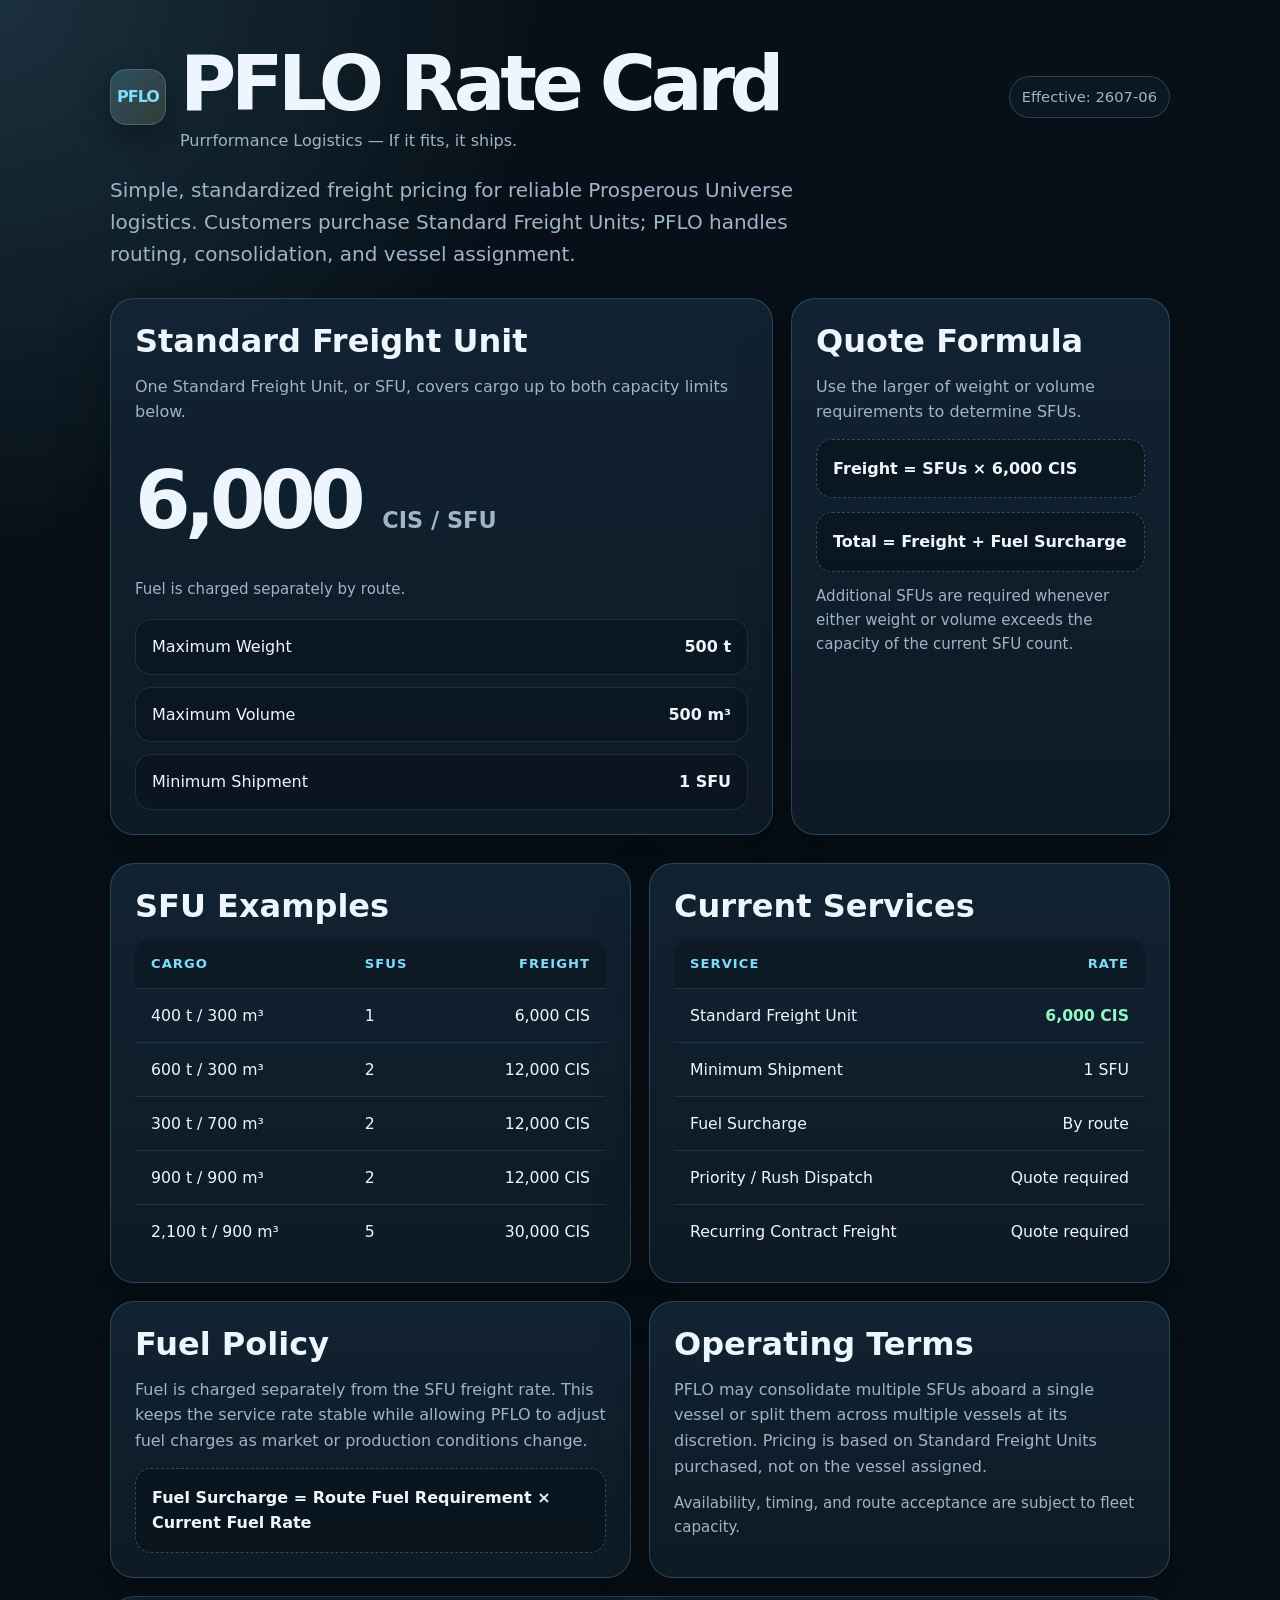
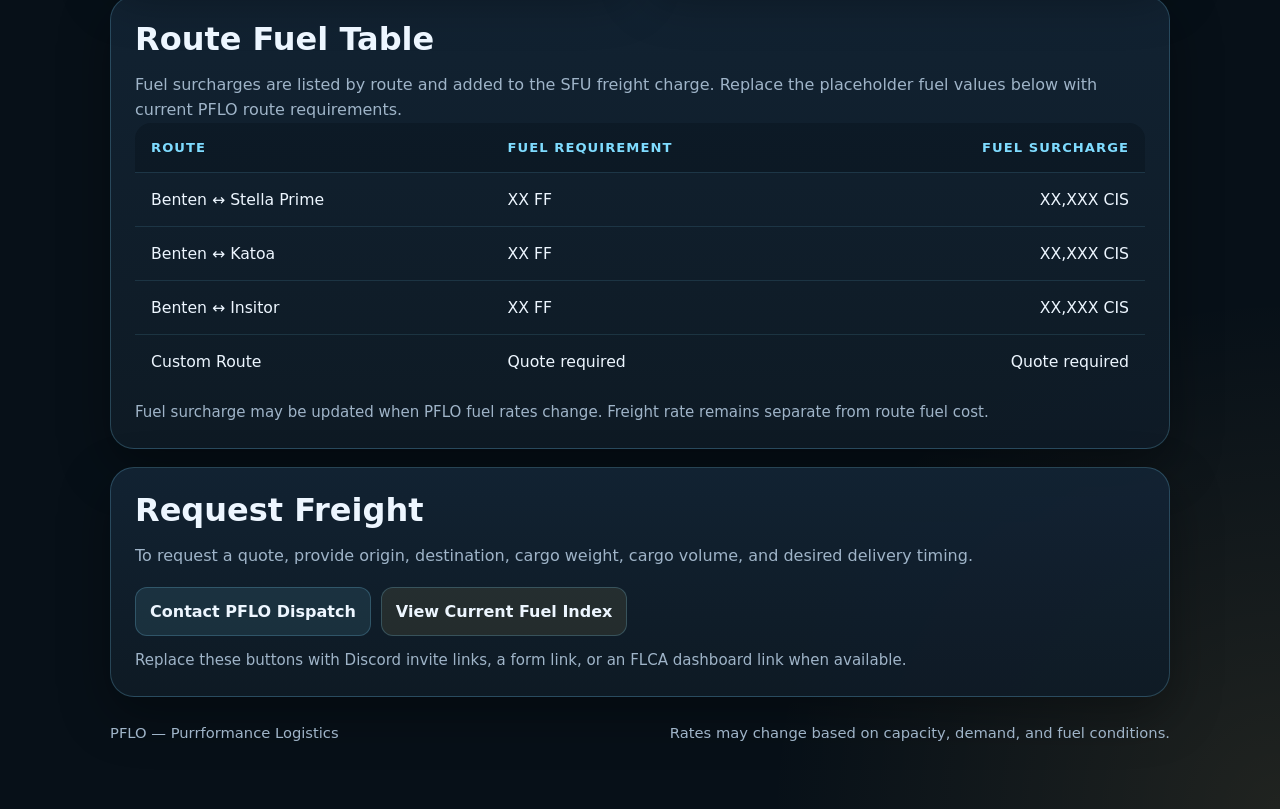
==== index.html @ 3e3591dd "Rename pflo-rate-card.html to index.html" ====
<!DOCTYPE html>
<html lang="en">
<head>
  <meta charset="UTF-8" />
  <meta name="viewport" content="width=device-width, initial-scale=1.0" />
  <title>PFLO Rate Card</title>
  <style>
    :root {
      --bg: #071018;
      --panel: #0f1b26;
      --panel-2: #132435;
      --text: #edf6ff;
      --muted: #9fb4c8;
      --accent: #7fdcff;
      --accent-2: #ffcc66;
      --border: rgba(127, 220, 255, 0.22);
      --good: #94f7c5;
      --shadow: rgba(0, 0, 0, 0.35);
    }

    * {
      box-sizing: border-box;
    }

    body {
      margin: 0;
      font-family: Inter, ui-sans-serif, system-ui, -apple-system, BlinkMacSystemFont, "Segoe UI", sans-serif;
      background:
        radial-gradient(circle at top left, rgba(127, 220, 255, 0.16), transparent 34rem),
        radial-gradient(circle at bottom right, rgba(255, 204, 102, 0.10), transparent 32rem),
        var(--bg);
      color: var(--text);
      line-height: 1.6;
    }

    .page {
      width: min(1060px, calc(100% - 32px));
      margin: 0 auto;
      padding: 40px 0 64px;
    }

    header {
      display: grid;
      gap: 20px;
      grid-template-columns: 1fr;
      margin-bottom: 28px;
    }

    .brand-row {
      display: flex;
      align-items: center;
      justify-content: space-between;
      gap: 16px;
      flex-wrap: wrap;
    }

    .brand {
      display: flex;
      align-items: center;
      gap: 14px;
    }

    .logo {
      width: 56px;
      height: 56px;
      border-radius: 16px;
      display: grid;
      place-items: center;
      background: linear-gradient(135deg, rgba(127, 220, 255, 0.22), rgba(255, 204, 102, 0.14));
      border: 1px solid var(--border);
      box-shadow: 0 12px 30px var(--shadow);
      font-weight: 900;
      letter-spacing: -0.06em;
      color: var(--accent);
    }

    h1, h2, h3 {
      line-height: 1.15;
      margin: 0;
    }

    h1 {
      font-size: clamp(2.2rem, 6vw, 4.8rem);
      letter-spacing: -0.07em;
    }

    h2 {
      font-size: clamp(1.35rem, 3vw, 2rem);
      margin-bottom: 14px;
    }

    h3 {
      font-size: 1.05rem;
      color: var(--accent);
      margin-bottom: 8px;
    }

    p {
      margin: 0;
      color: var(--muted);
    }

    .tagline {
      font-size: clamp(1rem, 2vw, 1.25rem);
      max-width: 720px;
    }

    .pill {
      display: inline-flex;
      align-items: center;
      gap: 8px;
      border: 1px solid var(--border);
      border-radius: 999px;
      padding: 8px 12px;
      background: rgba(15, 27, 38, 0.72);
      color: var(--muted);
      font-size: 0.92rem;
      white-space: nowrap;
    }

    .hero {
      display: grid;
      grid-template-columns: 1.4fr 0.8fr;
      gap: 18px;
      margin: 28px 0;
    }

    .card {
      background: linear-gradient(180deg, rgba(19, 36, 53, 0.92), rgba(15, 27, 38, 0.92));
      border: 1px solid var(--border);
      border-radius: 24px;
      padding: 24px;
      box-shadow: 0 18px 50px var(--shadow);
    }

    .rate {
      font-size: clamp(2.4rem, 8vw, 5rem);
      font-weight: 900;
      letter-spacing: -0.07em;
      color: var(--text);
      margin: 12px 0 0;
    }

    .rate span {
      font-size: 0.28em;
      letter-spacing: 0;
      color: var(--muted);
      font-weight: 700;
    }

    .capacity {
      display: grid;
      gap: 12px;
      margin-top: 18px;
    }

    .capacity div {
      display: flex;
      justify-content: space-between;
      gap: 16px;
      padding: 14px 16px;
      border-radius: 16px;
      background: rgba(7, 16, 24, 0.42);
      border: 1px solid rgba(127, 220, 255, 0.13);
    }

    .capacity strong {
      color: var(--text);
    }

    .grid {
      display: grid;
      grid-template-columns: repeat(2, 1fr);
      gap: 18px;
      margin-top: 18px;
    }

    table {
      width: 100%;
      border-collapse: collapse;
      overflow: hidden;
      border-radius: 16px;
      font-size: 0.98rem;
    }

    th, td {
      padding: 14px 16px;
      border-bottom: 1px solid rgba(127, 220, 255, 0.12);
      text-align: left;
    }

    th {
      color: var(--accent);
      font-size: 0.82rem;
      text-transform: uppercase;
      letter-spacing: 0.08em;
      background: rgba(7, 16, 24, 0.38);
    }

    td:last-child, th:last-child {
      text-align: right;
    }

    tr:last-child td {
      border-bottom: none;
    }

    .highlight {
      color: var(--good);
      font-weight: 800;
    }

    .formula {
      margin-top: 14px;
      padding: 16px;
      border-radius: 16px;
      background: rgba(7, 16, 24, 0.56);
      border: 1px dashed rgba(127, 220, 255, 0.28);
      color: var(--text);
      font-weight: 700;
    }

    .note {
      margin-top: 12px;
      font-size: 0.94rem;
    }

    .footer {
      margin-top: 24px;
      display: flex;
      justify-content: space-between;
      gap: 16px;
      flex-wrap: wrap;
      color: var(--muted);
      font-size: 0.92rem;
    }

    .button-row {
      display: flex;
      gap: 10px;
      flex-wrap: wrap;
      margin-top: 18px;
    }

    .button {
      display: inline-flex;
      align-items: center;
      justify-content: center;
      padding: 11px 14px;
      border-radius: 12px;
      border: 1px solid var(--border);
      color: var(--text);
      text-decoration: none;
      background: rgba(127, 220, 255, 0.10);
      font-weight: 800;
    }

    .button.secondary {
      background: rgba(255, 204, 102, 0.09);
    }

    @media (max-width: 820px) {
      .hero, .grid {
        grid-template-columns: 1fr;
      }

      .card {
        padding: 20px;
      }

      th, td {
        padding: 12px 10px;
      }
    }
  </style>
</head>
<body>
  <main class="page">
    <header>
      <div class="brand-row">
        <div class="brand">
          <div class="logo">PFLO</div>
          <div>
            <h1>PFLO Rate Card</h1>
            <p>Purrformance Logistics — If it fits, it ships.</p>
          </div>
        </div>
        <div class="pill">Effective: 2607-06</div>
      </div>
      <p class="tagline">Simple, standardized freight pricing for reliable Prosperous Universe logistics. Customers purchase Standard Freight Units; PFLO handles routing, consolidation, and vessel assignment.</p>
    </header>

    <section class="hero">
      <article class="card">
        <h2>Standard Freight Unit</h2>
        <p>One Standard Freight Unit, or SFU, covers cargo up to both capacity limits below.</p>
        <div class="rate">6,000 <span>CIS / SFU</span></div>
        <p class="note">Fuel is charged separately by route.</p>
        <div class="capacity">
          <div><span>Maximum Weight</span><strong>500 t</strong></div>
          <div><span>Maximum Volume</span><strong>500 m³</strong></div>
          <div><span>Minimum Shipment</span><strong>1 SFU</strong></div>
        </div>
      </article>

      <aside class="card">
        <h2>Quote Formula</h2>
        <p>Use the larger of weight or volume requirements to determine SFUs.</p>
        <div class="formula">Freight = SFUs × 6,000 CIS</div>
        <div class="formula">Total = Freight + Fuel Surcharge</div>
        <p class="note">Additional SFUs are required whenever either weight or volume exceeds the capacity of the current SFU count.</p>
      </aside>
    </section>

    <section class="grid">
      <article class="card">
        <h2>SFU Examples</h2>
        <table>
          <thead>
            <tr>
              <th>Cargo</th>
              <th>SFUs</th>
              <th>Freight</th>
            </tr>
          </thead>
          <tbody>
            <tr>
              <td>400 t / 300 m³</td>
              <td>1</td>
              <td>6,000 CIS</td>
            </tr>
            <tr>
              <td>600 t / 300 m³</td>
              <td>2</td>
              <td>12,000 CIS</td>
            </tr>
            <tr>
              <td>300 t / 700 m³</td>
              <td>2</td>
              <td>12,000 CIS</td>
            </tr>
            <tr>
              <td>900 t / 900 m³</td>
              <td>2</td>
              <td>12,000 CIS</td>
            </tr>
            <tr>
              <td>2,100 t / 900 m³</td>
              <td>5</td>
              <td>30,000 CIS</td>
            </tr>
          </tbody>
        </table>
      </article>

      <article class="card">
        <h2>Current Services</h2>
        <table>
          <thead>
            <tr>
              <th>Service</th>
              <th>Rate</th>
            </tr>
          </thead>
          <tbody>
            <tr>
              <td>Standard Freight Unit</td>
              <td class="highlight">6,000 CIS</td>
            </tr>
            <tr>
              <td>Minimum Shipment</td>
              <td>1 SFU</td>
            </tr>
            <tr>
              <td>Fuel Surcharge</td>
              <td>By route</td>
            </tr>
            <tr>
              <td>Priority / Rush Dispatch</td>
              <td>Quote required</td>
            </tr>
            <tr>
              <td>Recurring Contract Freight</td>
              <td>Quote required</td>
            </tr>
          </tbody>
        </table>
      </article>
    </section>

    <section class="grid">
      <article class="card">
        <h2>Fuel Policy</h2>
        <p>Fuel is charged separately from the SFU freight rate. This keeps the service rate stable while allowing PFLO to adjust fuel charges as market or production conditions change.</p>
        <div class="formula">Fuel Surcharge = Route Fuel Requirement × Current Fuel Rate</div>
      </article>

      <article class="card">
        <h2>Operating Terms</h2>
        <p>PFLO may consolidate multiple SFUs aboard a single vessel or split them across multiple vessels at its discretion. Pricing is based on Standard Freight Units purchased, not on the vessel assigned.</p>
        <p class="note">Availability, timing, and route acceptance are subject to fleet capacity.</p>
      </article>
    </section>


    <section class="card" style="margin-top: 18px;">
      <h2>Route Fuel Table</h2>
      <p>Fuel surcharges are listed by route and added to the SFU freight charge. Replace the placeholder fuel values below with current PFLO route requirements.</p>
      <table>
        <thead>
          <tr>
            <th>Route</th>
            <th>Fuel Requirement</th>
            <th>Fuel Surcharge</th>
          </tr>
        </thead>
        <tbody>
          <tr>
            <td>Benten ↔ Stella Prime</td>
            <td>XX FF</td>
            <td>XX,XXX CIS</td>
          </tr>
          <tr>
            <td>Benten ↔ Katoa</td>
            <td>XX FF</td>
            <td>XX,XXX CIS</td>
          </tr>
          <tr>
            <td>Benten ↔ Insitor</td>
            <td>XX FF</td>
            <td>XX,XXX CIS</td>
          </tr>
          <tr>
            <td>Custom Route</td>
            <td>Quote required</td>
            <td>Quote required</td>
          </tr>
        </tbody>
      </table>
      <p class="note">Fuel surcharge may be updated when PFLO fuel rates change. Freight rate remains separate from route fuel cost.</p>
    </section>

    <section class="card" style="margin-top: 18px;">
      <h2>Request Freight</h2>
      <p>To request a quote, provide origin, destination, cargo weight, cargo volume, and desired delivery timing.</p>
      <div class="button-row">
        <a class="button" href="#">Contact PFLO Dispatch</a>
        <a class="button secondary" href="#">View Current Fuel Index</a>
      </div>
      <p class="note">Replace these buttons with Discord invite links, a form link, or an FLCA dashboard link when available.</p>
    </section>

    <footer class="footer">
      <span>PFLO — Purrformance Logistics</span>
      <span>Rates may change based on capacity, demand, and fuel conditions.</span>
    </footer>
  </main>
</body>
</html>
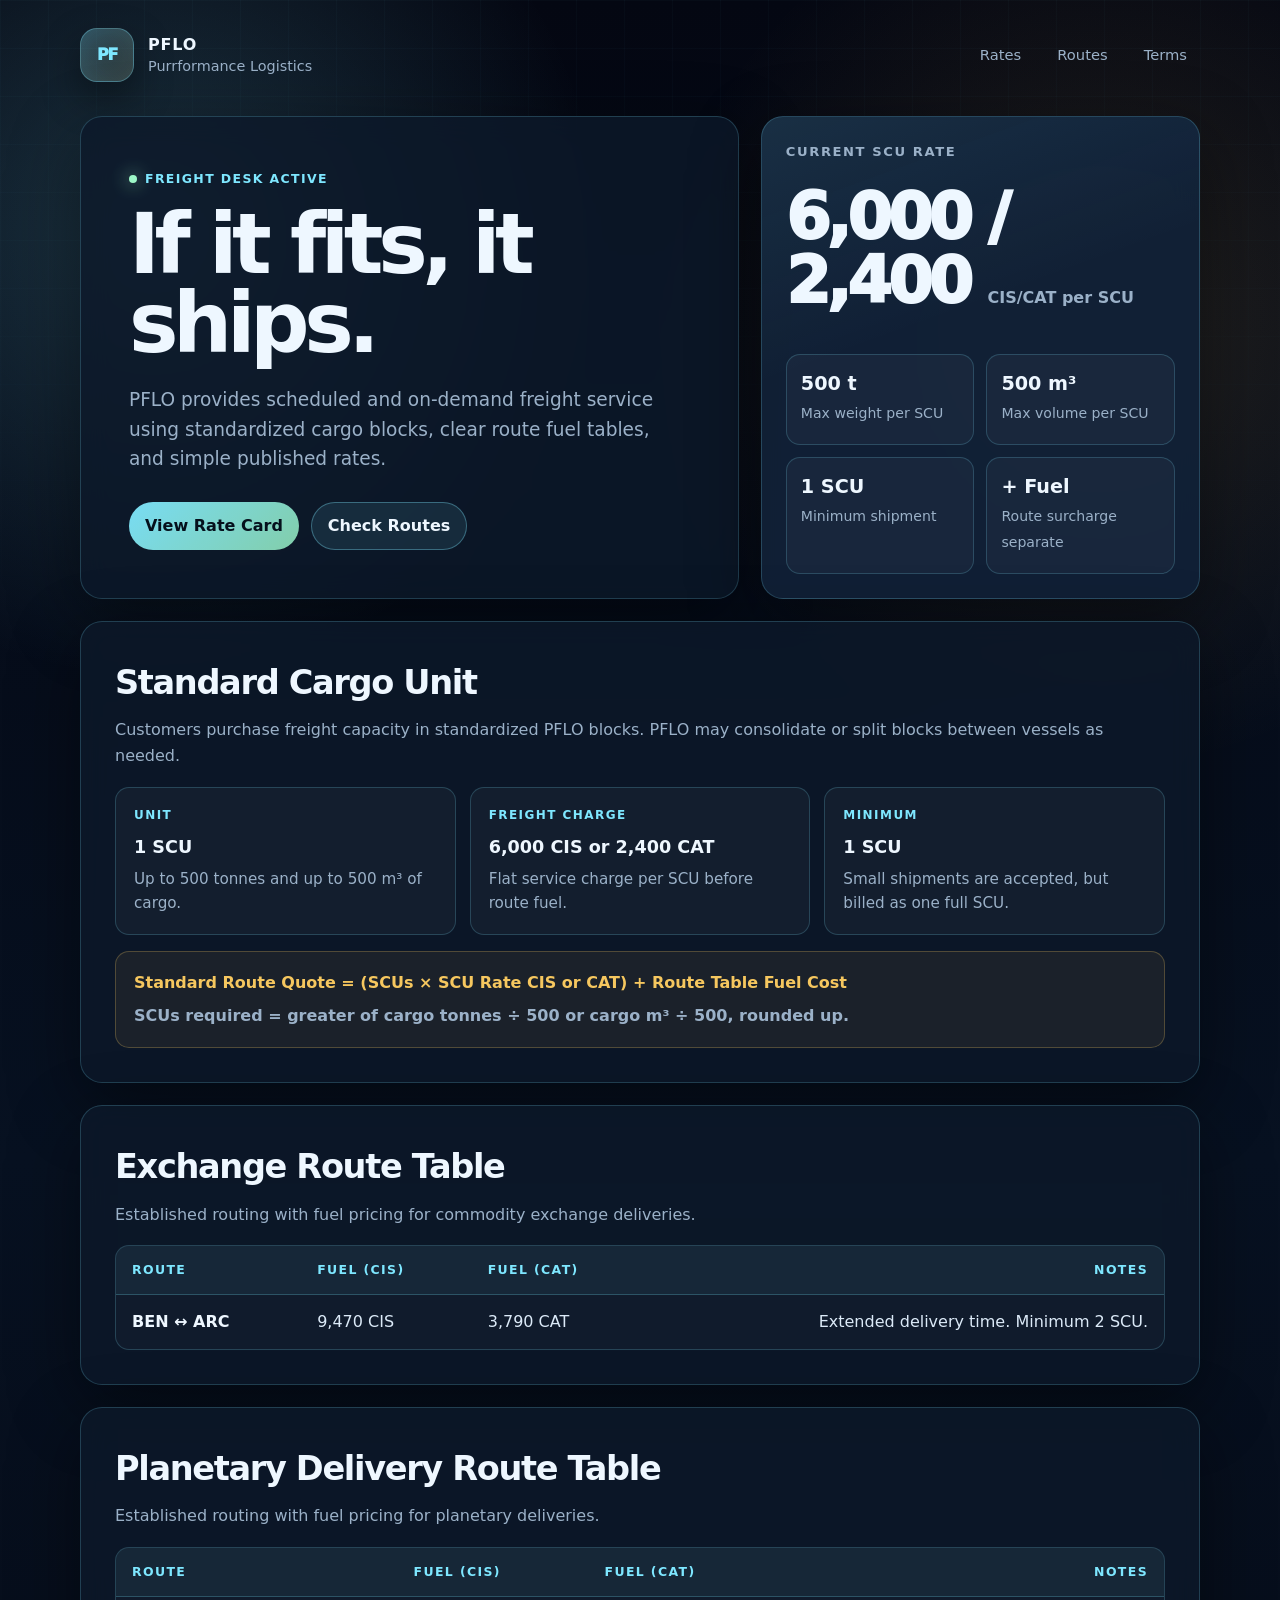
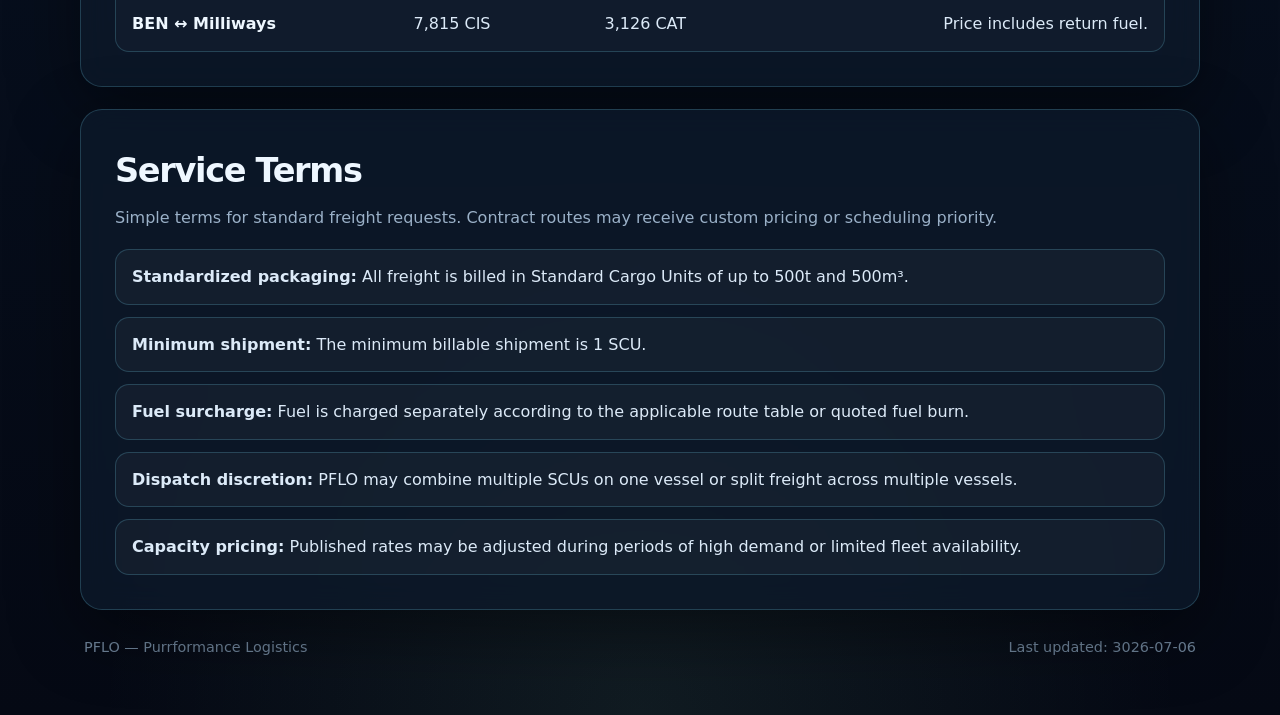
==== commit eda99d72: "bleh" ====
--- a/index.html
+++ b/index.html
@@ -3,198 +3,352 @@
 <head>
   <meta charset="UTF-8" />
   <meta name="viewport" content="width=device-width, initial-scale=1.0" />
-  <title>PFLO Rate Card</title>
+    <meta name="description" content="PFLO rate card, route tables, and shipping terms for Purrformance Logistics." />
+    <title>PFLO | Purrformance Logistics</title>
   <style>
     :root {
-      --bg: #071018;
-      --panel: #0f1b26;
-      --panel-2: #132435;
-      --text: #edf6ff;
-      --muted: #9fb4c8;
-      --accent: #7fdcff;
-      --accent-2: #ffcc66;
-      --border: rgba(127, 220, 255, 0.22);
-      --good: #94f7c5;
-      --shadow: rgba(0, 0, 0, 0.35);
+            --bg: #050914;
+            --bg-soft: #08111f;
+            --panel: rgba(13, 25, 42, 0.82);
+            --panel-strong: rgba(17, 33, 55, 0.96);
+            --text: #eef7ff;
+            --muted: #9bb1c8;
+            --muted-2: #6f849a;
+            --accent: #7ee7ff;
+            --accent-2: #f6c75f;
+            --accent-3: #9df7c7;
+            --danger: #ff9b9b;
+            --border: rgba(126, 231, 255, 0.20);
+            --border-strong: rgba(126, 231, 255, 0.34);
+            --shadow: rgba(0, 0, 0, 0.42);
+            --radius: 22px;
+            --radius-sm: 14px;
+            --max: 1120px;
     }
 
     * {
       box-sizing: border-box;
     }
 
+        html {
+            scroll-behavior: smooth;
+        }
+
     body {
       margin: 0;
+            min-height: 100vh;
       font-family: Inter, ui-sans-serif, system-ui, -apple-system, BlinkMacSystemFont, "Segoe UI", sans-serif;
       background:
         radial-gradient(circle at top left, rgba(127, 220, 255, 0.16), transparent 34rem),
         radial-gradient(circle at bottom right, rgba(255, 204, 102, 0.10), transparent 32rem),
         var(--bg);
       color: var(--text);
+            background: radial-gradient(circle at 12% 10%, rgba(126, 231, 255, 0.19), transparent 28rem), radial-gradient(circle at 86% 14%, rgba(246, 199, 95, 0.12), transparent 28rem), radial-gradient(circle at 50% 100%, rgba(157, 247, 199, 0.08), transparent 34rem), linear-gradient(180deg, #040712 0%, #071121 50%, #050914 100%);
       line-height: 1.6;
     }
 
-    .page {
-      width: min(1060px, calc(100% - 32px));
-      margin: 0 auto;
-      padding: 40px 0 64px;
-    }
-
-    header {
-      display: grid;
-      gap: 20px;
-      grid-template-columns: 1fr;
-      margin-bottom: 28px;
-    }
-
-    .brand-row {
+            body::before {
+                content: "";
+                position: fixed;
+                inset: 0;
+                pointer-events: none;
+                background-image: linear-gradient(rgba(126, 231, 255, 0.035) 1px, transparent 1px), linear-gradient(90deg, rgba(126, 231, 255, 0.035) 1px, transparent 1px);
+                background-size: 48px 48px;
+                mask-image: linear-gradient(to bottom, rgba(0,0,0,0.72), transparent 70%);
+    }
+
+        a {
+            color: inherit;
+    }
+
+        .site {
+            width: min(var(--max), calc(100% - 32px));
+            margin: 0 auto;
+            padding: 28px 0 56px;
+        }
+
+        .topbar {
       display: flex;
       align-items: center;
       justify-content: space-between;
-      gap: 16px;
-      flex-wrap: wrap;
+            gap: 18px;
+            margin-bottom: 34px;
     }
 
     .brand {
       display: flex;
       align-items: center;
       gap: 14px;
-    }
-
-    .logo {
-      width: 56px;
-      height: 56px;
-      border-radius: 16px;
+            text-decoration: none;
+    }
+
+        .mark {
+            width: 54px;
+            height: 54px;
+            border-radius: 17px;
       display: grid;
       place-items: center;
-      background: linear-gradient(135deg, rgba(127, 220, 255, 0.22), rgba(255, 204, 102, 0.14));
-      border: 1px solid var(--border);
-      box-shadow: 0 12px 30px var(--shadow);
-      font-weight: 900;
-      letter-spacing: -0.06em;
+            border: 1px solid var(--border-strong);
+            background: linear-gradient(135deg, rgba(126,231,255,0.20), rgba(246,199,95,0.10)), rgba(255,255,255,0.03);
+            box-shadow: 0 16px 38px var(--shadow), inset 0 0 24px rgba(126,231,255,0.10);
       color: var(--accent);
-    }
-
-    h1, h2, h3 {
-      line-height: 1.15;
+            font-weight: 950;
+            letter-spacing: -0.08em;
+    }
+
+        .brand-title {
+            font-weight: 900;
+            letter-spacing: 0.05em;
+    }
+
+        .brand-subtitle {
+            margin-top: -3px;
+            color: var(--muted);
+            font-size: 0.9rem;
+    }
+
+        nav {
+            display: flex;
+            gap: 10px;
+            flex-wrap: wrap;
+            justify-content: flex-end;
+    }
+
+            nav a {
+                text-decoration: none;
+                color: var(--muted);
+                font-size: 0.92rem;
+                padding: 9px 12px;
+                border: 1px solid transparent;
+                border-radius: 999px;
+            }
+
+                nav a:hover {
+                    color: var(--text);
+                    border-color: var(--border);
+                    background: rgba(255,255,255,0.04);
+                }
+
+        .hero {
+            display: grid;
+            grid-template-columns: minmax(0, 1.2fr) minmax(280px, 0.8fr);
+            gap: 22px;
+            align-items: stretch;
+            margin-bottom: 22px;
+        }
+
+        .card {
+            border: 1px solid var(--border);
+            border-radius: var(--radius);
+            background: var(--panel);
+            box-shadow: 0 22px 70px var(--shadow);
+            backdrop-filter: blur(14px);
+            overflow: hidden;
+        }
+
+        .hero-main {
+            padding: clamp(26px, 5vw, 48px);
+            position: relative;
+        }
+
+        .eyebrow {
+            display: inline-flex;
+            align-items: center;
+            gap: 8px;
+      color: var(--accent);
+            font-weight: 800;
+            letter-spacing: 0.11em;
+            text-transform: uppercase;
+            font-size: 0.78rem;
+            margin-bottom: 16px;
+    }
+
+        .status-dot {
+            width: 8px;
+            height: 8px;
+            border-radius: 50%;
+            background: var(--accent-3);
+            box-shadow: 0 0 18px var(--accent-3);
+        }
+
+        h1 {
       margin: 0;
-    }
-
-    h1 {
-      font-size: clamp(2.2rem, 6vw, 4.8rem);
-      letter-spacing: -0.07em;
-    }
-
-    h2 {
-      font-size: clamp(1.35rem, 3vw, 2rem);
-      margin-bottom: 14px;
-    }
-
-    h3 {
-      font-size: 1.05rem;
-      color: var(--accent);
-      margin-bottom: 8px;
-    }
-
-    p {
-      margin: 0;
+            max-width: 780px;
+            font-size: clamp(2.2rem, 7vw, 5.2rem);
+            line-height: 0.95;
+            letter-spacing: -0.065em;
+        }
+
+        .hero-copy {
+            max-width: 680px;
       color: var(--muted);
-    }
-
-    .tagline {
-      font-size: clamp(1rem, 2vw, 1.25rem);
-      max-width: 720px;
-    }
-
-    .pill {
+            font-size: clamp(1rem, 2vw, 1.16rem);
+            margin: 22px 0 0;
+    }
+
+        .hero-actions {
+            display: flex;
+            gap: 12px;
+            flex-wrap: wrap;
+            margin-top: 28px;
+    }
+
+        .button {
       display: inline-flex;
       align-items: center;
-      gap: 8px;
-      border: 1px solid var(--border);
+            justify-content: center;
+            gap: 10px;
+            min-height: 44px;
+            padding: 10px 16px;
       border-radius: 999px;
-      padding: 8px 12px;
-      background: rgba(15, 27, 38, 0.72);
+            text-decoration: none;
+            font-weight: 800;
+            border: 1px solid var(--border-strong);
+            background: rgba(126,231,255,0.10);
+            color: var(--text);
+    }
+
+            .button.primary {
+                background: linear-gradient(135deg, rgba(126,231,255,0.95), rgba(157,247,199,0.82));
+                color: #05101c;
+                border: none;
+    }
+
+        .rate-panel {
+      padding: 24px;
+            display: grid;
+            gap: 14px;
+            background: linear-gradient(160deg, rgba(126,231,255,0.08), transparent 42%), var(--panel-strong);
+    }
+
+        .panel-label {
+            color: var(--muted);
+            font-size: 0.82rem;
+            text-transform: uppercase;
+            letter-spacing: 0.12em;
+            font-weight: 800;
+    }
+
+        .big-rate {
+            font-size: clamp(2.4rem, 5vw, 4rem);
+            font-weight: 950;
+            line-height: 1;
+            letter-spacing: -0.06em;
+        }
+
+            .big-rate span {
       color: var(--muted);
-      font-size: 0.92rem;
-      white-space: nowrap;
-    }
-
-    .hero {
+                font-size: 1rem;
+                letter-spacing: 0;
+      font-weight: 700;
+    }
+
+        .metric-grid {
       display: grid;
-      grid-template-columns: 1.4fr 0.8fr;
-      gap: 18px;
-      margin: 28px 0;
-    }
-
-    .card {
-      background: linear-gradient(180deg, rgba(19, 36, 53, 0.92), rgba(15, 27, 38, 0.92));
-      border: 1px solid var(--border);
-      border-radius: 24px;
-      padding: 24px;
-      box-shadow: 0 18px 50px var(--shadow);
-    }
-
-    .rate {
-      font-size: clamp(2.4rem, 8vw, 5rem);
-      font-weight: 900;
-      letter-spacing: -0.07em;
-      color: var(--text);
-      margin: 12px 0 0;
-    }
-
-    .rate span {
-      font-size: 0.28em;
-      letter-spacing: 0;
-      color: var(--muted);
-      font-weight: 700;
-    }
-
-    .capacity {
-      display: grid;
+            grid-template-columns: 1fr 1fr;
       gap: 12px;
       margin-top: 18px;
     }
 
-    .capacity div {
+        .metric {
+            padding: 14px;
+            border: 1px solid var(--border);
+            border-radius: var(--radius-sm);
+            background: rgba(255,255,255,0.035);
+        }
+
+            .metric b {
+                display: block;
+                font-size: 1.2rem;
+            }
+
+            .metric span {
+                color: var(--muted);
+                font-size: 0.88rem;
+            }
+
+        .section {
+            margin-top: 22px;
+            padding: clamp(22px, 4vw, 34px);
+        }
+
+        .section-header {
       display: flex;
+            align-items: end;
       justify-content: space-between;
-      gap: 16px;
-      padding: 14px 16px;
-      border-radius: 16px;
-      background: rgba(7, 16, 24, 0.42);
-      border: 1px solid rgba(127, 220, 255, 0.13);
-    }
-
-    .capacity strong {
-      color: var(--text);
-    }
-
-    .grid {
+            gap: 18px;
+            margin-bottom: 18px;
+    }
+
+        h2 {
+            margin: 0;
+            font-size: clamp(1.45rem, 3vw, 2.1rem);
+            letter-spacing: -0.04em;
+    }
+
+        .section p {
+            color: var(--muted);
+            margin: 8px 0 0;
+        }
+
+        .grid-3 {
       display: grid;
-      grid-template-columns: repeat(2, 1fr);
-      gap: 18px;
-      margin-top: 18px;
-    }
+            grid-template-columns: repeat(3, 1fr);
+            gap: 14px;
+    }
+
+        .mini-card {
+            padding: 18px;
+            border: 1px solid var(--border);
+            border-radius: var(--radius-sm);
+            background: rgba(255,255,255,0.035);
+        }
+
+            .mini-card .kicker {
+                color: var(--accent);
+                font-size: 0.75rem;
+                letter-spacing: 0.12em;
+                text-transform: uppercase;
+                font-weight: 900;
+            }
+
+            .mini-card h3 {
+                margin: 8px 0 6px;
+                font-size: 1.1rem;
+            }
+
+            .mini-card p {
+                margin: 0;
+                font-size: 0.95rem;
+            }
+
+        .table-wrap {
+            overflow-x: auto;
+            border: 1px solid var(--border);
+            border-radius: var(--radius-sm);
+            background: rgba(255,255,255,0.025);
+        }
 
     table {
       width: 100%;
       border-collapse: collapse;
-      overflow: hidden;
-      border-radius: 16px;
-      font-size: 0.98rem;
+            min-width: 680px;
     }
 
     th, td {
       padding: 14px 16px;
       border-bottom: 1px solid rgba(127, 220, 255, 0.12);
       text-align: left;
+            border-bottom: 1px solid rgba(126,231,255,0.12);
+            vertical-align: top;
     }
 
     th {
       color: var(--accent);
-      font-size: 0.82rem;
+            font-size: 0.78rem;
+            letter-spacing: 0.11em;
       text-transform: uppercase;
-      letter-spacing: 0.08em;
-      background: rgba(7, 16, 24, 0.38);
+            background: rgba(126,231,255,0.055);
     }
 
     td:last-child, th:last-child {
@@ -205,254 +359,344 @@
       border-bottom: none;
     }
 
-    .highlight {
-      color: var(--good);
+        td strong {
+            color: var(--text);
+        }
+
+        td {
+            color: #dceaf8;
+        }
+
+        .tag {
+            display: inline-flex;
+            align-items: center;
+            padding: 4px 9px;
+            border-radius: 999px;
+            border: 1px solid var(--border);
+            color: var(--accent-3);
+            background: rgba(157,247,199,0.07);
+            font-size: 0.82rem;
       font-weight: 800;
+            white-space: nowrap;
     }
 
     .formula {
-      margin-top: 14px;
-      padding: 16px;
-      border-radius: 16px;
-      background: rgba(7, 16, 24, 0.56);
-      border: 1px dashed rgba(127, 220, 255, 0.28);
-      color: var(--text);
-      font-weight: 700;
-    }
-
-    .note {
-      margin-top: 12px;
-      font-size: 0.94rem;
-    }
-
-    .footer {
-      margin-top: 24px;
+            display: grid;
+            gap: 8px;
+            padding: 18px;
+            border-radius: var(--radius-sm);
+            border: 1px solid rgba(246,199,95,0.25);
+            background: rgba(246,199,95,0.065);
+            color: var(--accent-2);
+            font-weight: 900;
+            margin-top: 16px;
+        }
+
+            .formula span {
+                color: var(--muted);
+                font-weight: 600;
+            }
+
+        .terms {
+            display: grid;
+            gap: 12px;
+            margin: 0;
+            padding: 0;
+            list-style: none;
+    }
+
+            .terms li {
+                padding: 14px 16px;
+                border: 1px solid var(--border);
+                border-radius: var(--radius-sm);
+                background: rgba(255,255,255,0.035);
+                color: #dceaf8;
+    }
+
+        footer {
       display: flex;
       justify-content: space-between;
-      gap: 16px;
+            gap: 18px;
       flex-wrap: wrap;
-      color: var(--muted);
-      font-size: 0.92rem;
-    }
-
-    .button-row {
-      display: flex;
-      gap: 10px;
-      flex-wrap: wrap;
-      margin-top: 18px;
-    }
-
-    .button {
-      display: inline-flex;
-      align-items: center;
-      justify-content: center;
-      padding: 11px 14px;
-      border-radius: 12px;
-      border: 1px solid var(--border);
-      color: var(--text);
-      text-decoration: none;
-      background: rgba(127, 220, 255, 0.10);
-      font-weight: 800;
-    }
-
-    .button.secondary {
-      background: rgba(255, 204, 102, 0.09);
-    }
-
-    @media (max-width: 820px) {
-      .hero, .grid {
+            color: var(--muted-2);
+            font-size: 0.9rem;
+            margin-top: 26px;
+            padding: 0 4px;
+        }
+
+        @media (max-width: 850px) {
+            .topbar, .section-header {
+                align-items: flex-start;
+                flex-direction: column;
+            }
+
+            nav {
+                justify-content: flex-start;
+            }
+
+            .hero {
+                grid-template-columns: 1fr;
+            }
+
+            .grid-3 {
+                grid-template-columns: 1fr;
+            }
+
+            .metric-grid {
+                grid-template-columns: 1fr 1fr;
+            }
+    }
+
+        @media (max-width: 520px) {
+            .site {
+                width: min(100% - 22px, var(--max));
+                padding-top: 18px;
+    }
+
+            .brand-subtitle {
+                display: none;
+    }
+
+            nav a {
+                padding: 7px 9px;
+                font-size: 0.86rem;
+    }
+
+            .metric-grid {
         grid-template-columns: 1fr;
       }
 
-      .card {
-        padding: 20px;
+            .hero-actions {
+                flex-direction: column;
       }
 
-      th, td {
-        padding: 12px 10px;
+            .button {
+                width: 100%;
       }
     }
   </style>
 </head>
+
+<!--Top Bar Navigation-->
+
 <body>
-  <main class="page">
-    <header>
-      <div class="brand-row">
-        <div class="brand">
-          <div class="logo">PFLO</div>
+    <main class="site">
+        <header class="topbar">
+            <a href="#top" class="brand" aria-label="PFLO home">
+                <div class="mark">PF</div>
           <div>
-            <h1>PFLO Rate Card</h1>
-            <p>Purrformance Logistics — If it fits, it ships.</p>
+                    <div class="brand-title">PFLO</div>
+                    <div class="brand-subtitle">Purrformance Logistics</div>
+                </div>
+            </a>
+            <nav aria-label="Primary navigation">
+                <a href="#rates">Rates</a>
+                <a href="#routes">Routes</a>
+                <!--<a href="#fleet">Fleet</a>-->
+                <a href="#terms">Terms</a>
+            </nav>
+        </header>
+        <!---->
+        <!--Hero Section-->
+        <section class="hero" id="top">
+            <div class="card hero-main">
+                <div class="eyebrow"><span class="status-dot"></span>Freight Desk Active</div>
+                <h1>If it fits, it ships.</h1>
+                <p class="hero-copy">PFLO provides scheduled and on-demand freight service using standardized cargo blocks, clear route fuel tables, and simple published rates.</p>
+                <div class="hero-actions">
+                    <a class="button primary" href="#rates">View Rate Card</a>
+                    <a class="button" href="#routes">Check Routes</a>
+                </div>
           </div>
+            <!---->
+            <!--Current Rate Preview-->
+            <!--<aside class="card rate-panel" aria-label="Current rate summary">
+        <div class="panel-label">Current SCU Rate</div>-->
+            <!--<div class="big-rate">6,000 <span>CIS / SCU, or </span>2,400 <span>CAT / SCU</span></div>-->
+            <!--<div class="metric-grid">
+                <div class="metric"><b>6000</b><span>CIS per SCU</span></div>
+                <div class="metric"><b>2400</b><span>CAT per SCU</span></div>
+                <div class="metric"><b>500 t</b><span>Max weight per SCU</span></div>
+                <div class="metric"><b>500 m³</b><span>Max volume per SCU</span></div>
+                <div class="metric"><b>1 SCU</b><span>Minimum shipment</span></div>
+                <div class="metric"><b>+ Fuel</b><span>Route surcharge separate</span></div>
         </div>
-        <div class="pill">Effective: 2607-06</div>
+        </aside>-->
+
+            <aside class="card rate-panel" aria-label="Current rate summary">
+                <div class="panel-label">Current SCU Rate</div>
+                <div class="big-rate">6,000 / 2,400 <span>CIS/CAT per SCU</span></div>
+                <div class="metric-grid">
+                    <div class="metric"><b>500 t</b><span>Max weight per SCU</span></div>
+                    <div class="metric"><b>500 m³</b><span>Max volume per SCU</span></div>
+                    <div class="metric"><b>1 SCU</b><span>Minimum shipment</span></div>
+                    <div class="metric"><b>+ Fuel</b><span>Route surcharge separate</span></div>
       </div>
-      <p class="tagline">Simple, standardized freight pricing for reliable Prosperous Universe logistics. Customers purchase Standard Freight Units; PFLO handles routing, consolidation, and vessel assignment.</p>
-    </header>
-
-    <section class="hero">
-      <article class="card">
-        <h2>Standard Freight Unit</h2>
-        <p>One Standard Freight Unit, or SFU, covers cargo up to both capacity limits below.</p>
-        <div class="rate">6,000 <span>CIS / SFU</span></div>
-        <p class="note">Fuel is charged separately by route.</p>
-        <div class="capacity">
-          <div><span>Maximum Weight</span><strong>500 t</strong></div>
-          <div><span>Maximum Volume</span><strong>500 m³</strong></div>
-          <div><span>Minimum Shipment</span><strong>1 SFU</strong></div>
+            </aside>
+
+        </section>
+        <!---->
+        <!--SCU Explanation-->
+        <section class="card section" id="rates">
+            <div class="section-header">
+                <div>
+                    <h2>Standard Cargo Unit</h2>
+                    <p>Customers purchase freight capacity in standardized PFLO blocks. PFLO may consolidate or split blocks between vessels as needed.</p>
+                </div>
+                <!--<span class="tag">Active tariff</span>-->
         </div>
+
+            <div class="grid-3">
+                <article class="mini-card">
+                    <div class="kicker">Unit</div>
+                    <h3>1 SCU</h3>
+                    <p>Up to 500 tonnes and up to 500 m³ of cargo.</p>
+                </article>
+                <article class="mini-card">
+                    <div class="kicker">Freight Charge</div>
+                    <h3>6,000 CIS or 2,400 CAT</h3>
+                    <p>Flat service charge per SCU before route fuel.</p>
+                </article>
+                <article class="mini-card">
+                    <div class="kicker">Minimum</div>
+                    <h3>1 SCU</h3>
+                    <p>Small shipments are accepted, but billed as one full SCU.</p>
       </article>
-
-      <aside class="card">
-        <h2>Quote Formula</h2>
-        <p>Use the larger of weight or volume requirements to determine SFUs.</p>
-        <div class="formula">Freight = SFUs × 6,000 CIS</div>
-        <div class="formula">Total = Freight + Fuel Surcharge</div>
-        <p class="note">Additional SFUs are required whenever either weight or volume exceeds the capacity of the current SFU count.</p>
-      </aside>
+            </div>
+
+            <div class="formula">
+                Standard Route Quote = (SCUs × SCU Rate CIS or CAT) + Route Table Fuel Cost
+                <span>SCUs required = greater of cargo tonnes ÷ 500 or cargo m³ ÷ 500, rounded up.</span>
+            </div>
     </section>
-
-    <section class="grid">
-      <article class="card">
-        <h2>SFU Examples</h2>
+        <!---->
+        <!--Route Table-->
+        <section class="card section">
+            <div class="section-header">
+                <div>
+                    <h2>Exchange Route Table</h2>
+                    <p>Established routing with fuel pricing for commodity exchange deliveries.</p>
+                </div>
+                <!--<span class="tag">Routes Active</span>-->
+            </div>
+
+            <div class="table-wrap">
         <table>
           <thead>
             <tr>
-              <th>Cargo</th>
-              <th>SFUs</th>
-              <th>Freight</th>
+                            <th>Route</th>
+                            <th>Fuel (CIS)</th>
+                            <th>Fuel (CAT)</th>
+                            <!--<th>ETA</th>-->
+                            <th>Notes</th>
             </tr>
           </thead>
           <tbody>
             <tr>
-              <td>400 t / 300 m³</td>
-              <td>1</td>
-              <td>6,000 CIS</td>
-            </tr>
-            <tr>
-              <td>600 t / 300 m³</td>
-              <td>2</td>
-              <td>12,000 CIS</td>
-            </tr>
-            <tr>
-              <td>300 t / 700 m³</td>
-              <td>2</td>
-              <td>12,000 CIS</td>
-            </tr>
-            <tr>
-              <td>900 t / 900 m³</td>
-              <td>2</td>
-              <td>12,000 CIS</td>
-            </tr>
-            <tr>
-              <td>2,100 t / 900 m³</td>
-              <td>5</td>
-              <td>30,000 CIS</td>
+                            <td><strong>BEN ↔ ARC</strong></td>
+                            <td>9,470 CIS</td>
+                            <td>3,790 CAT</td>
+                            <!--<td>—</td>-->
+                            <td>Extended delivery time. Minimum 2 SCU.</td>
             </tr>
           </tbody>
         </table>
-      </article>
-
-      <article class="card">
-        <h2>Current Services</h2>
+            </div>
+        </section>
+
+        <section class="card section" id="routes">
+            <div class="section-header">
+                <div>
+                    <h2>Planetary Delivery Route Table</h2>
+                    <p>Established routing with fuel pricing for planetary deliveries.</p>
+                </div>
+                <!--<span class="tag">Routes Active</span>-->
+            </div>
+
+            <div class="table-wrap">
         <table>
           <thead>
             <tr>
-              <th>Service</th>
-              <th>Rate</th>
+                            <th>Route</th>
+                            <th>Fuel (CIS)</th>
+                            <th>Fuel (CAT)</th>
+                            <!--<th>ETA</th>-->
+                            <th>Notes</th>
             </tr>
           </thead>
           <tbody>
             <tr>
-              <td>Standard Freight Unit</td>
-              <td class="highlight">6,000 CIS</td>
-            </tr>
-            <tr>
-              <td>Minimum Shipment</td>
-              <td>1 SFU</td>
-            </tr>
-            <tr>
-              <td>Fuel Surcharge</td>
-              <td>By route</td>
-            </tr>
-            <tr>
-              <td>Priority / Rush Dispatch</td>
-              <td>Quote required</td>
-            </tr>
-            <tr>
-              <td>Recurring Contract Freight</td>
-              <td>Quote required</td>
+                            <td><strong>BEN ↔ Milliways</strong></td>
+                            <td>7,815 CIS</td>
+                            <td>3,126 CAT</td>
+                            <!--<td>—</td>-->
+                            <td>Price includes return fuel.</td>
             </tr>
           </tbody>
         </table>
-      </article>
+            </div>
     </section>
 
-    <section class="grid">
-      <article class="card">
-        <h2>Fuel Policy</h2>
-        <p>Fuel is charged separately from the SFU freight rate. This keeps the service rate stable while allowing PFLO to adjust fuel charges as market or production conditions change.</p>
-        <div class="formula">Fuel Surcharge = Route Fuel Requirement × Current Fuel Rate</div>
-      </article>
-
-      <article class="card">
-        <h2>Operating Terms</h2>
-        <p>PFLO may consolidate multiple SFUs aboard a single vessel or split them across multiple vessels at its discretion. Pricing is based on Standard Freight Units purchased, not on the vessel assigned.</p>
-        <p class="note">Availability, timing, and route acceptance are subject to fleet capacity.</p>
-      </article>
-    </section>
-
-
-    <section class="card" style="margin-top: 18px;">
-      <h2>Route Fuel Table</h2>
-      <p>Fuel surcharges are listed by route and added to the SFU freight charge. Replace the placeholder fuel values below with current PFLO route requirements.</p>
+        <!---->
+        <!--fleet section-->
+        <!--<section class="card section" id="fleet">
+      <div class="section-header">
+        <div>
+          <h2>Fleet Status</h2>
+          <p>PFLO dispatch assigns vessels based on available capacity, route requirements, and cargo constraints.</p>
+        </div>
+      </div>
+
+      <div class="table-wrap">
       <table>
         <thead>
           <tr>
-            <th>Route</th>
-            <th>Fuel Requirement</th>
-            <th>Fuel Surcharge</th>
+              <th>Vessel Class</th>
+              <th>Capacity</th>
+              <th>Role</th>
+              <th>Status</th>
           </tr>
         </thead>
         <tbody>
           <tr>
-            <td>Benten ↔ Stella Prime</td>
-            <td>XX FF</td>
-            <td>XX,XXX CIS</td>
+              <td><strong>Courier</strong></td>
+              <td>500 t / 500 m³</td>
+              <td>Small freight, flexible dispatch, partial loads.</td>
+              <td><span class="tag">Active</span></td>
           </tr>
           <tr>
-            <td>Benten ↔ Katoa</td>
-            <td>XX FF</td>
-            <td>XX,XXX CIS</td>
-          </tr>
-          <tr>
-            <td>Benten ↔ Insitor</td>
-            <td>XX FF</td>
-            <td>XX,XXX CIS</td>
-          </tr>
-          <tr>
-            <td>Custom Route</td>
-            <td>Quote required</td>
-            <td>Quote required</td>
+              <td><strong>Freighter</strong></td>
+              <td>3,000 t / 1,000 m³</td>
+              <td>Bulk mass transport and multi-SCU consolidation.</td>
+              <td><span class="tag">Active</span></td>
           </tr>
         </tbody>
       </table>
-      <p class="note">Fuel surcharge may be updated when PFLO fuel rates change. Freight rate remains separate from route fuel cost.</p>
+      </div>
+    </section>-->
+        <!---->
+
+
+        <section class="card section" id="terms">
+            <div class="section-header">
+                <div>
+                    <h2>Service Terms</h2>
+                    <p>Simple terms for standard freight requests. Contract routes may receive custom pricing or scheduling priority.</p>
+                </div>
+      </div>
+
+            <ul class="terms">
+                <li><strong>Standardized packaging:</strong> All freight is billed in Standard Cargo Units of up to 500t and 500m³.</li>
+                <li><strong>Minimum shipment:</strong> The minimum billable shipment is 1 SCU.</li>
+                <li><strong>Fuel surcharge:</strong> Fuel is charged separately according to the applicable route table or quoted fuel burn.</li>
+                <li><strong>Dispatch discretion:</strong> PFLO may combine multiple SCUs on one vessel or split freight across multiple vessels.</li>
+                <li><strong>Capacity pricing:</strong> Published rates may be adjusted during periods of high demand or limited fleet availability.</li>
+            </ul>
     </section>
 
-    <section class="card" style="margin-top: 18px;">
-      <h2>Request Freight</h2>
-      <p>To request a quote, provide origin, destination, cargo weight, cargo volume, and desired delivery timing.</p>
-      <div class="button-row">
-        <a class="button" href="#">Contact PFLO Dispatch</a>
-        <a class="button secondary" href="#">View Current Fuel Index</a>
-      </div>
-      <p class="note">Replace these buttons with Discord invite links, a form link, or an FLCA dashboard link when available.</p>
-    </section>
-
-    <footer class="footer">
-      <span>PFLO — Purrformance Logistics</span>
-      <span>Rates may change based on capacity, demand, and fuel conditions.</span>
+        <footer>
+            <div>PFLO — Purrformance Logistics</div>
+            <div>Last updated: 3026-07-06</div>
     </footer>
   </main>
 </body>
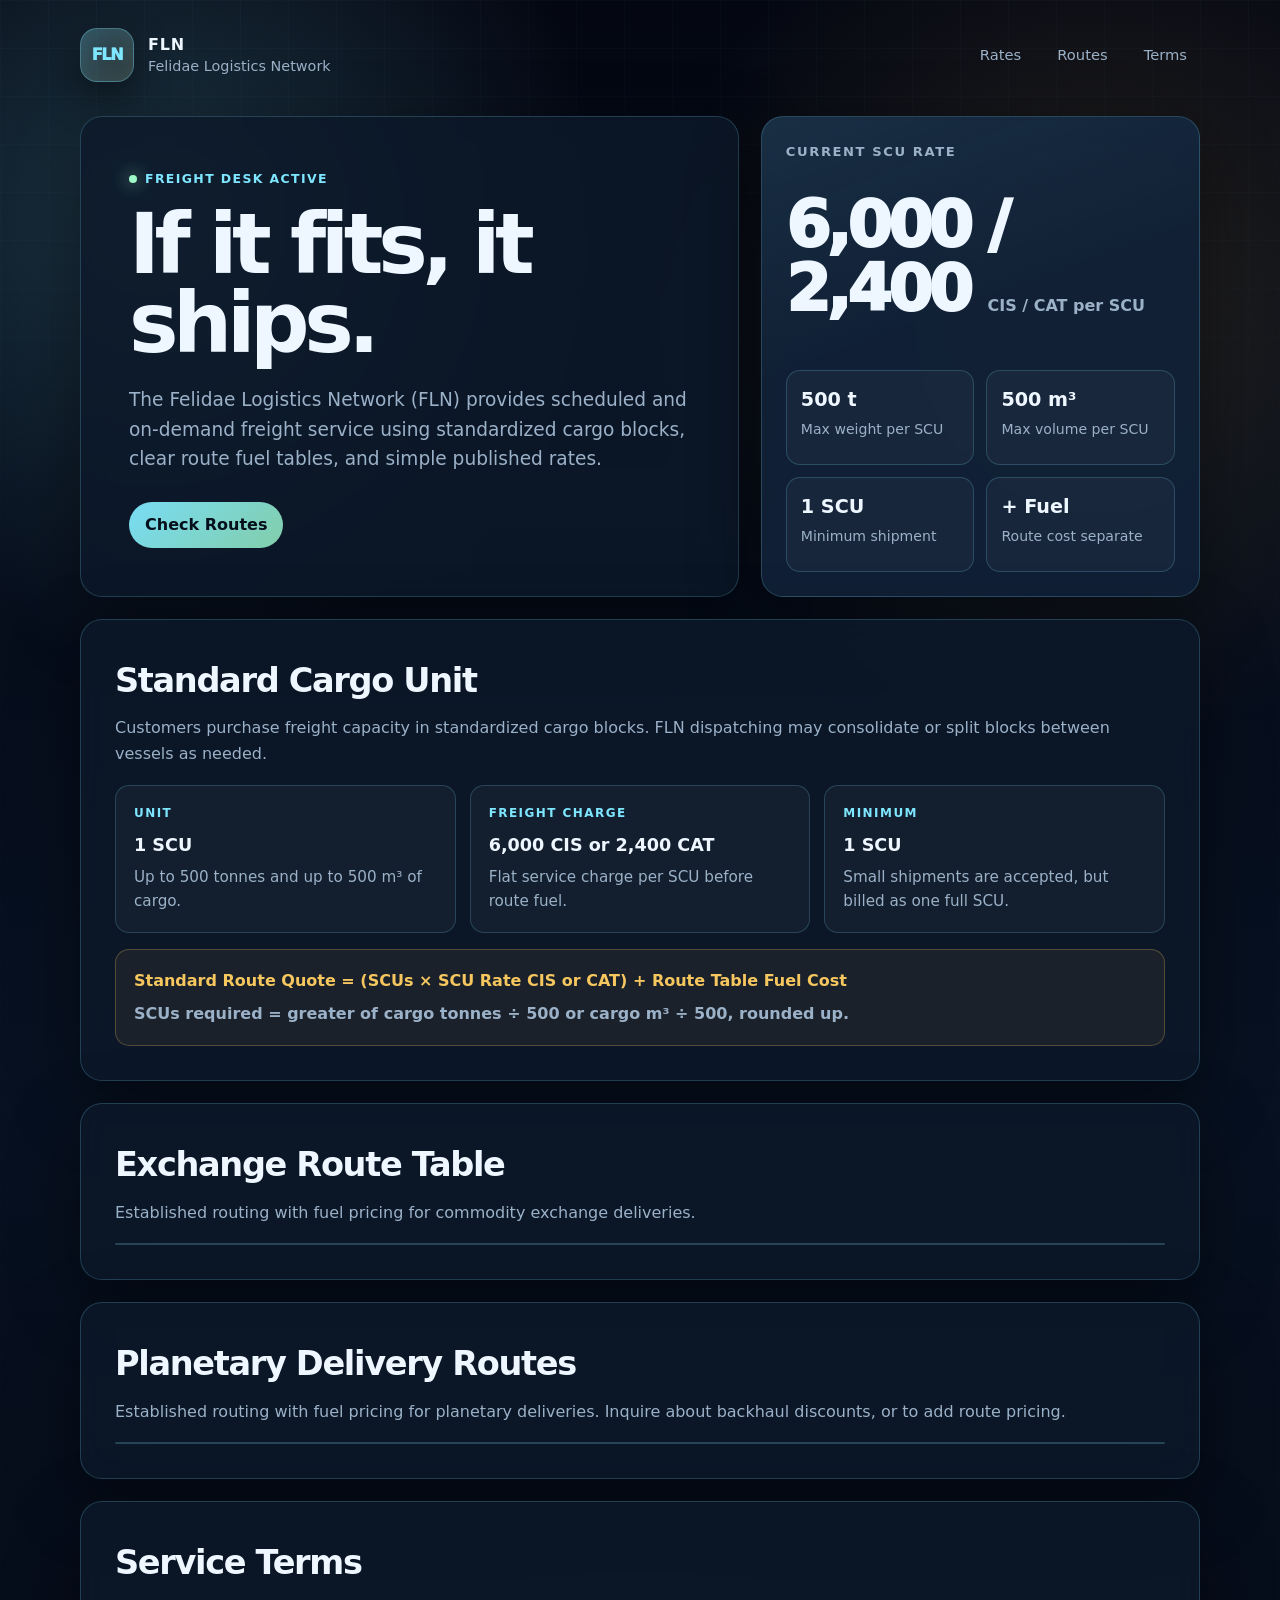
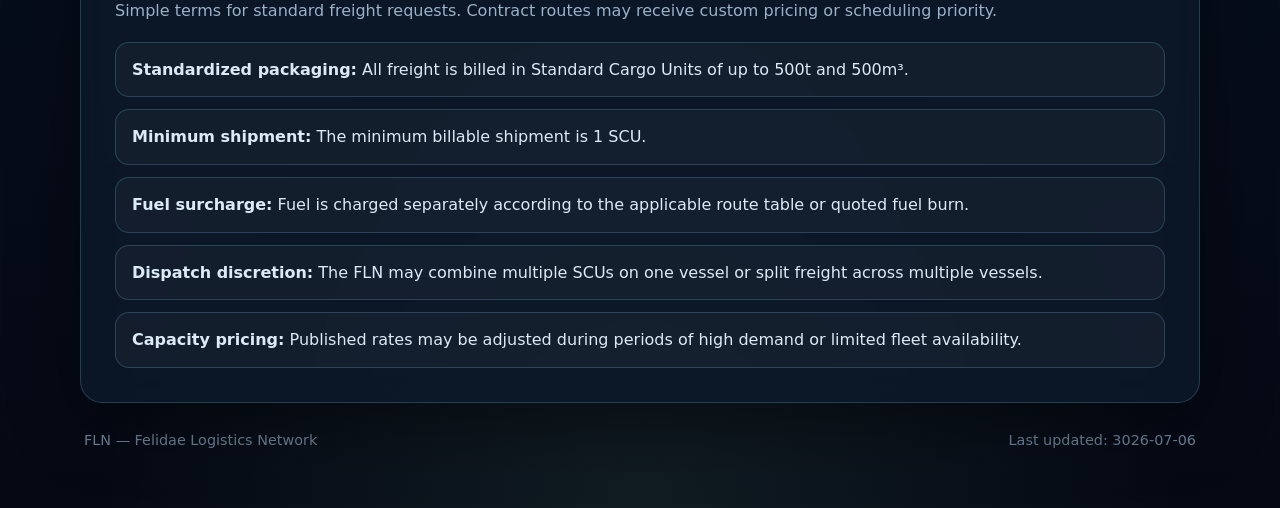
==== commit c1e37c71: "dynamic route tables, seperate css code from main index, create js folder and main function" ====
--- a/index.html
+++ b/index.html
@@ -3,478 +3,9 @@
 <head>
   <meta charset="UTF-8" />
   <meta name="viewport" content="width=device-width, initial-scale=1.0" />
-    <meta name="description" content="PFLO rate card, route tables, and shipping terms for Purrformance Logistics." />
-    <title>PFLO | Purrformance Logistics</title>
-  <style>
-    :root {
-            --bg: #050914;
-            --bg-soft: #08111f;
-            --panel: rgba(13, 25, 42, 0.82);
-            --panel-strong: rgba(17, 33, 55, 0.96);
-            --text: #eef7ff;
-            --muted: #9bb1c8;
-            --muted-2: #6f849a;
-            --accent: #7ee7ff;
-            --accent-2: #f6c75f;
-            --accent-3: #9df7c7;
-            --danger: #ff9b9b;
-            --border: rgba(126, 231, 255, 0.20);
-            --border-strong: rgba(126, 231, 255, 0.34);
-            --shadow: rgba(0, 0, 0, 0.42);
-            --radius: 22px;
-            --radius-sm: 14px;
-            --max: 1120px;
-    }
-
-    * {
-      box-sizing: border-box;
-    }
-
-        html {
-            scroll-behavior: smooth;
-        }
-
-    body {
-      margin: 0;
-            min-height: 100vh;
-      font-family: Inter, ui-sans-serif, system-ui, -apple-system, BlinkMacSystemFont, "Segoe UI", sans-serif;
-      background:
-        radial-gradient(circle at top left, rgba(127, 220, 255, 0.16), transparent 34rem),
-        radial-gradient(circle at bottom right, rgba(255, 204, 102, 0.10), transparent 32rem),
-        var(--bg);
-      color: var(--text);
-            background: radial-gradient(circle at 12% 10%, rgba(126, 231, 255, 0.19), transparent 28rem), radial-gradient(circle at 86% 14%, rgba(246, 199, 95, 0.12), transparent 28rem), radial-gradient(circle at 50% 100%, rgba(157, 247, 199, 0.08), transparent 34rem), linear-gradient(180deg, #040712 0%, #071121 50%, #050914 100%);
-      line-height: 1.6;
-    }
-
-            body::before {
-                content: "";
-                position: fixed;
-                inset: 0;
-                pointer-events: none;
-                background-image: linear-gradient(rgba(126, 231, 255, 0.035) 1px, transparent 1px), linear-gradient(90deg, rgba(126, 231, 255, 0.035) 1px, transparent 1px);
-                background-size: 48px 48px;
-                mask-image: linear-gradient(to bottom, rgba(0,0,0,0.72), transparent 70%);
-    }
-
-        a {
-            color: inherit;
-    }
-
-        .site {
-            width: min(var(--max), calc(100% - 32px));
-            margin: 0 auto;
-            padding: 28px 0 56px;
-        }
-
-        .topbar {
-      display: flex;
-      align-items: center;
-      justify-content: space-between;
-            gap: 18px;
-            margin-bottom: 34px;
-    }
-
-    .brand {
-      display: flex;
-      align-items: center;
-      gap: 14px;
-            text-decoration: none;
-    }
-
-        .mark {
-            width: 54px;
-            height: 54px;
-            border-radius: 17px;
-      display: grid;
-      place-items: center;
-            border: 1px solid var(--border-strong);
-            background: linear-gradient(135deg, rgba(126,231,255,0.20), rgba(246,199,95,0.10)), rgba(255,255,255,0.03);
-            box-shadow: 0 16px 38px var(--shadow), inset 0 0 24px rgba(126,231,255,0.10);
-      color: var(--accent);
-            font-weight: 950;
-            letter-spacing: -0.08em;
-    }
-
-        .brand-title {
-            font-weight: 900;
-            letter-spacing: 0.05em;
-    }
-
-        .brand-subtitle {
-            margin-top: -3px;
-            color: var(--muted);
-            font-size: 0.9rem;
-    }
-
-        nav {
-            display: flex;
-            gap: 10px;
-            flex-wrap: wrap;
-            justify-content: flex-end;
-    }
-
-            nav a {
-                text-decoration: none;
-                color: var(--muted);
-                font-size: 0.92rem;
-                padding: 9px 12px;
-                border: 1px solid transparent;
-                border-radius: 999px;
-            }
-
-                nav a:hover {
-                    color: var(--text);
-                    border-color: var(--border);
-                    background: rgba(255,255,255,0.04);
-                }
-
-        .hero {
-            display: grid;
-            grid-template-columns: minmax(0, 1.2fr) minmax(280px, 0.8fr);
-            gap: 22px;
-            align-items: stretch;
-            margin-bottom: 22px;
-        }
-
-        .card {
-            border: 1px solid var(--border);
-            border-radius: var(--radius);
-            background: var(--panel);
-            box-shadow: 0 22px 70px var(--shadow);
-            backdrop-filter: blur(14px);
-            overflow: hidden;
-        }
-
-        .hero-main {
-            padding: clamp(26px, 5vw, 48px);
-            position: relative;
-        }
-
-        .eyebrow {
-            display: inline-flex;
-            align-items: center;
-            gap: 8px;
-      color: var(--accent);
-            font-weight: 800;
-            letter-spacing: 0.11em;
-            text-transform: uppercase;
-            font-size: 0.78rem;
-            margin-bottom: 16px;
-    }
-
-        .status-dot {
-            width: 8px;
-            height: 8px;
-            border-radius: 50%;
-            background: var(--accent-3);
-            box-shadow: 0 0 18px var(--accent-3);
-        }
-
-        h1 {
-      margin: 0;
-            max-width: 780px;
-            font-size: clamp(2.2rem, 7vw, 5.2rem);
-            line-height: 0.95;
-            letter-spacing: -0.065em;
-        }
-
-        .hero-copy {
-            max-width: 680px;
-      color: var(--muted);
-            font-size: clamp(1rem, 2vw, 1.16rem);
-            margin: 22px 0 0;
-    }
-
-        .hero-actions {
-            display: flex;
-            gap: 12px;
-            flex-wrap: wrap;
-            margin-top: 28px;
-    }
-
-        .button {
-      display: inline-flex;
-      align-items: center;
-            justify-content: center;
-            gap: 10px;
-            min-height: 44px;
-            padding: 10px 16px;
-      border-radius: 999px;
-            text-decoration: none;
-            font-weight: 800;
-            border: 1px solid var(--border-strong);
-            background: rgba(126,231,255,0.10);
-            color: var(--text);
-    }
-
-            .button.primary {
-                background: linear-gradient(135deg, rgba(126,231,255,0.95), rgba(157,247,199,0.82));
-                color: #05101c;
-                border: none;
-    }
-
-        .rate-panel {
-      padding: 24px;
-            display: grid;
-            gap: 14px;
-            background: linear-gradient(160deg, rgba(126,231,255,0.08), transparent 42%), var(--panel-strong);
-    }
-
-        .panel-label {
-            color: var(--muted);
-            font-size: 0.82rem;
-            text-transform: uppercase;
-            letter-spacing: 0.12em;
-            font-weight: 800;
-    }
-
-        .big-rate {
-            font-size: clamp(2.4rem, 5vw, 4rem);
-            font-weight: 950;
-            line-height: 1;
-            letter-spacing: -0.06em;
-        }
-
-            .big-rate span {
-      color: var(--muted);
-                font-size: 1rem;
-                letter-spacing: 0;
-      font-weight: 700;
-    }
-
-        .metric-grid {
-      display: grid;
-            grid-template-columns: 1fr 1fr;
-      gap: 12px;
-      margin-top: 18px;
-    }
-
-        .metric {
-            padding: 14px;
-            border: 1px solid var(--border);
-            border-radius: var(--radius-sm);
-            background: rgba(255,255,255,0.035);
-        }
-
-            .metric b {
-                display: block;
-                font-size: 1.2rem;
-            }
-
-            .metric span {
-                color: var(--muted);
-                font-size: 0.88rem;
-            }
-
-        .section {
-            margin-top: 22px;
-            padding: clamp(22px, 4vw, 34px);
-        }
-
-        .section-header {
-      display: flex;
-            align-items: end;
-      justify-content: space-between;
-            gap: 18px;
-            margin-bottom: 18px;
-    }
-
-        h2 {
-            margin: 0;
-            font-size: clamp(1.45rem, 3vw, 2.1rem);
-            letter-spacing: -0.04em;
-    }
-
-        .section p {
-            color: var(--muted);
-            margin: 8px 0 0;
-        }
-
-        .grid-3 {
-      display: grid;
-            grid-template-columns: repeat(3, 1fr);
-            gap: 14px;
-    }
-
-        .mini-card {
-            padding: 18px;
-            border: 1px solid var(--border);
-            border-radius: var(--radius-sm);
-            background: rgba(255,255,255,0.035);
-        }
-
-            .mini-card .kicker {
-                color: var(--accent);
-                font-size: 0.75rem;
-                letter-spacing: 0.12em;
-                text-transform: uppercase;
-                font-weight: 900;
-            }
-
-            .mini-card h3 {
-                margin: 8px 0 6px;
-                font-size: 1.1rem;
-            }
-
-            .mini-card p {
-                margin: 0;
-                font-size: 0.95rem;
-            }
-
-        .table-wrap {
-            overflow-x: auto;
-            border: 1px solid var(--border);
-            border-radius: var(--radius-sm);
-            background: rgba(255,255,255,0.025);
-        }
-
-    table {
-      width: 100%;
-      border-collapse: collapse;
-            min-width: 680px;
-    }
-
-    th, td {
-      padding: 14px 16px;
-      border-bottom: 1px solid rgba(127, 220, 255, 0.12);
-      text-align: left;
-            border-bottom: 1px solid rgba(126,231,255,0.12);
-            vertical-align: top;
-    }
-
-    th {
-      color: var(--accent);
-            font-size: 0.78rem;
-            letter-spacing: 0.11em;
-      text-transform: uppercase;
-            background: rgba(126,231,255,0.055);
-    }
-
-    td:last-child, th:last-child {
-      text-align: right;
-    }
-
-    tr:last-child td {
-      border-bottom: none;
-    }
-
-        td strong {
-            color: var(--text);
-        }
-
-        td {
-            color: #dceaf8;
-        }
-
-        .tag {
-            display: inline-flex;
-            align-items: center;
-            padding: 4px 9px;
-            border-radius: 999px;
-            border: 1px solid var(--border);
-            color: var(--accent-3);
-            background: rgba(157,247,199,0.07);
-            font-size: 0.82rem;
-      font-weight: 800;
-            white-space: nowrap;
-    }
-
-    .formula {
-            display: grid;
-            gap: 8px;
-            padding: 18px;
-            border-radius: var(--radius-sm);
-            border: 1px solid rgba(246,199,95,0.25);
-            background: rgba(246,199,95,0.065);
-            color: var(--accent-2);
-            font-weight: 900;
-            margin-top: 16px;
-        }
-
-            .formula span {
-                color: var(--muted);
-                font-weight: 600;
-            }
-
-        .terms {
-            display: grid;
-            gap: 12px;
-            margin: 0;
-            padding: 0;
-            list-style: none;
-    }
-
-            .terms li {
-                padding: 14px 16px;
-                border: 1px solid var(--border);
-                border-radius: var(--radius-sm);
-                background: rgba(255,255,255,0.035);
-                color: #dceaf8;
-    }
-
-        footer {
-      display: flex;
-      justify-content: space-between;
-            gap: 18px;
-      flex-wrap: wrap;
-            color: var(--muted-2);
-            font-size: 0.9rem;
-            margin-top: 26px;
-            padding: 0 4px;
-        }
-
-        @media (max-width: 850px) {
-            .topbar, .section-header {
-                align-items: flex-start;
-                flex-direction: column;
-            }
-
-            nav {
-                justify-content: flex-start;
-            }
-
-            .hero {
-                grid-template-columns: 1fr;
-            }
-
-            .grid-3 {
-                grid-template-columns: 1fr;
-            }
-
-            .metric-grid {
-                grid-template-columns: 1fr 1fr;
-            }
-    }
-
-        @media (max-width: 520px) {
-            .site {
-                width: min(100% - 22px, var(--max));
-                padding-top: 18px;
-    }
-
-            .brand-subtitle {
-                display: none;
-    }
-
-            nav a {
-                padding: 7px 9px;
-                font-size: 0.86rem;
-    }
-
-            .metric-grid {
-        grid-template-columns: 1fr;
-      }
-
-            .hero-actions {
-                flex-direction: column;
-      }
-
-            .button {
-                width: 100%;
-      }
-    }
-  </style>
+    <meta name="description" content="Rate card, route tables, and shipping terms for the Felidae Logistics Network." />
+    <title>FLN | Felidae Logistics Network</title>
+    <link rel="stylesheet" href="css/style.css">
 </head>
 
 <!--Top Bar Navigation-->
@@ -482,11 +13,11 @@
 <body>
     <main class="site">
         <header class="topbar">
-            <a href="#top" class="brand" aria-label="PFLO home">
-                <div class="mark">PF</div>
-          <div>
-                    <div class="brand-title">PFLO</div>
-                    <div class="brand-subtitle">Purrformance Logistics</div>
+            <a href="#top" class="brand" aria-label="FLN home">
+                <div class="mark">FLN</div>
+                <div>
+                    <div class="brand-title">FLN</div>
+                    <div class="brand-subtitle">Felidae Logistics Network</div>
                 </div>
             </a>
             <nav aria-label="Primary navigation">
@@ -502,36 +33,36 @@
             <div class="card hero-main">
                 <div class="eyebrow"><span class="status-dot"></span>Freight Desk Active</div>
                 <h1>If it fits, it ships.</h1>
-                <p class="hero-copy">PFLO provides scheduled and on-demand freight service using standardized cargo blocks, clear route fuel tables, and simple published rates.</p>
+                <p class="hero-copy">The Felidae Logistics Network (FLN) provides scheduled and on-demand freight service using standardized cargo blocks, clear route fuel tables, and simple published rates.</p>
                 <div class="hero-actions">
-                    <a class="button primary" href="#rates">View Rate Card</a>
-                    <a class="button" href="#routes">Check Routes</a>
-                </div>
-          </div>
+                    <a class="button primary" href="#routes">Check Routes</a>
+                    <!--<a class="button" href="#routes">Check Routes</a>-->
+                </div>
+            </div>
             <!---->
             <!--Current Rate Preview-->
             <!--<aside class="card rate-panel" aria-label="Current rate summary">
-        <div class="panel-label">Current SCU Rate</div>-->
+            <div class="panel-label">Current SCU Rate</div>-->
             <!--<div class="big-rate">6,000 <span>CIS / SCU, or </span>2,400 <span>CAT / SCU</span></div>-->
             <!--<div class="metric-grid">
-                <div class="metric"><b>6000</b><span>CIS per SCU</span></div>
-                <div class="metric"><b>2400</b><span>CAT per SCU</span></div>
-                <div class="metric"><b>500 t</b><span>Max weight per SCU</span></div>
-                <div class="metric"><b>500 m³</b><span>Max volume per SCU</span></div>
-                <div class="metric"><b>1 SCU</b><span>Minimum shipment</span></div>
-                <div class="metric"><b>+ Fuel</b><span>Route surcharge separate</span></div>
-        </div>
-        </aside>-->
+                    <div class="metric"><b>6000</b><span>CIS per SCU</span></div>
+                    <div class="metric"><b>2400</b><span>CAT per SCU</span></div>
+                    <div class="metric"><b>500 t</b><span>Max weight per SCU</span></div>
+                    <div class="metric"><b>500 m³</b><span>Max volume per SCU</span></div>
+                    <div class="metric"><b>1 SCU</b><span>Minimum shipment</span></div>
+                    <div class="metric"><b>+ Fuel</b><span>Route surcharge separate</span></div>
+            </div>
+            </aside>-->
 
             <aside class="card rate-panel" aria-label="Current rate summary">
                 <div class="panel-label">Current SCU Rate</div>
-                <div class="big-rate">6,000 / 2,400 <span>CIS/CAT per SCU</span></div>
+                <div class="big-rate">6,000 / 2,400 <span>CIS / CAT per SCU</span></div>
                 <div class="metric-grid">
                     <div class="metric"><b>500 t</b><span>Max weight per SCU</span></div>
                     <div class="metric"><b>500 m³</b><span>Max volume per SCU</span></div>
                     <div class="metric"><b>1 SCU</b><span>Minimum shipment</span></div>
-                    <div class="metric"><b>+ Fuel</b><span>Route surcharge separate</span></div>
-      </div>
+                    <div class="metric"><b>+ Fuel</b><span>Route cost separate</span></div>
+                </div>
             </aside>
 
         </section>
@@ -541,10 +72,10 @@
             <div class="section-header">
                 <div>
                     <h2>Standard Cargo Unit</h2>
-                    <p>Customers purchase freight capacity in standardized PFLO blocks. PFLO may consolidate or split blocks between vessels as needed.</p>
+                    <p>Customers purchase freight capacity in standardized cargo blocks. FLN dispatching may consolidate or split blocks between vessels as needed.</p>
                 </div>
                 <!--<span class="tag">Active tariff</span>-->
-        </div>
+            </div>
 
             <div class="grid-3">
                 <article class="mini-card">
@@ -561,14 +92,14 @@
                     <div class="kicker">Minimum</div>
                     <h3>1 SCU</h3>
                     <p>Small shipments are accepted, but billed as one full SCU.</p>
-      </article>
+                </article>
             </div>
 
             <div class="formula">
                 Standard Route Quote = (SCUs × SCU Rate CIS or CAT) + Route Table Fuel Cost
                 <span>SCUs required = greater of cargo tonnes ÷ 500 or cargo m³ ÷ 500, rounded up.</span>
             </div>
-    </section>
+        </section>
         <!---->
         <!--Route Table-->
         <section class="card section">
@@ -581,99 +112,67 @@
             </div>
 
             <div class="table-wrap">
-        <table>
-          <thead>
-            <tr>
-                            <th>Route</th>
-                            <th>Fuel (CIS)</th>
-                            <th>Fuel (CAT)</th>
-                            <!--<th>ETA</th>-->
-                            <th>Notes</th>
-            </tr>
-          </thead>
-          <tbody>
-            <tr>
-                            <td><strong>BEN ↔ ARC</strong></td>
-                            <td>9,470 CIS</td>
-                            <td>3,790 CAT</td>
-                            <!--<td>—</td>-->
-                            <td>Extended delivery time. Minimum 2 SCU.</td>
-            </tr>
-          </tbody>
-        </table>
-            </div>
-        </section>
-
-        <section class="card section" id="routes">
-            <div class="section-header">
-                <div>
-                    <h2>Planetary Delivery Route Table</h2>
-                    <p>Established routing with fuel pricing for planetary deliveries.</p>
-                </div>
-                <!--<span class="tag">Routes Active</span>-->
+                <table id="exchange-table"></table>
+            </div>
+        </section>
+
+        <!--Planetary Delivery Table-->
+
+
+        <!---->
+
+        <section class="card section">
+
+            <div class="section-header">
+                <div>
+                    <h2>Planetary Delivery Routes</h2>
+                    <p>Established routing with fuel pricing for planetary deliveries. Inquire about backhaul discounts, or to add route pricing.</p>
+                </div>
             </div>
 
             <div class="table-wrap">
-        <table>
-          <thead>
-            <tr>
-                            <th>Route</th>
-                            <th>Fuel (CIS)</th>
-                            <th>Fuel (CAT)</th>
-                            <!--<th>ETA</th>-->
-                            <th>Notes</th>
-            </tr>
-          </thead>
-          <tbody>
-            <tr>
-                            <td><strong>BEN ↔ Milliways</strong></td>
-                            <td>7,815 CIS</td>
-                            <td>3,126 CAT</td>
-                            <!--<td>—</td>-->
-                            <td>Price includes return fuel.</td>
-            </tr>
-          </tbody>
-        </table>
-            </div>
-    </section>
-
-        <!---->
+                <table id="planetary-table"></table>
+            </div>
+
+        </section>
+
+
         <!--fleet section-->
         <!--<section class="card section" id="fleet">
-      <div class="section-header">
-        <div>
-          <h2>Fleet Status</h2>
-          <p>PFLO dispatch assigns vessels based on available capacity, route requirements, and cargo constraints.</p>
-        </div>
-      </div>
-
-      <div class="table-wrap">
-      <table>
-        <thead>
-          <tr>
-              <th>Vessel Class</th>
-              <th>Capacity</th>
-              <th>Role</th>
-              <th>Status</th>
-          </tr>
-        </thead>
-        <tbody>
-          <tr>
-              <td><strong>Courier</strong></td>
-              <td>500 t / 500 m³</td>
-              <td>Small freight, flexible dispatch, partial loads.</td>
-              <td><span class="tag">Active</span></td>
-          </tr>
-          <tr>
-              <td><strong>Freighter</strong></td>
-              <td>3,000 t / 1,000 m³</td>
-              <td>Bulk mass transport and multi-SCU consolidation.</td>
-              <td><span class="tag">Active</span></td>
-          </tr>
-        </tbody>
-      </table>
-      </div>
-    </section>-->
+          <div class="section-header">
+            <div>
+              <h2>Fleet Status</h2>
+              <p>FLN dispatch assigns vessels based on available capacity, route requirements, and cargo constraints.</p>
+            </div>
+          </div>
+
+          <div class="table-wrap">
+          <table>
+            <thead>
+              <tr>
+                  <th>Vessel Class</th>
+                  <th>Capacity</th>
+                  <th>Role</th>
+                  <th>Status</th>
+              </tr>
+            </thead>
+            <tbody>
+              <tr>
+                  <td><strong>Courier</strong></td>
+                  <td>500 t / 500 m³</td>
+                  <td>Small freight, flexible dispatch, partial loads.</td>
+                  <td><span class="tag">Active</span></td>
+              </tr>
+              <tr>
+                  <td><strong>Freighter</strong></td>
+                  <td>3,000 t / 1,000 m³</td>
+                  <td>Bulk mass transport and multi-SCU consolidation.</td>
+                  <td><span class="tag">Active</span></td>
+              </tr>
+            </tbody>
+          </table>
+          </div>
+        </section>-->
         <!---->
 
 
@@ -683,21 +182,22 @@
                     <h2>Service Terms</h2>
                     <p>Simple terms for standard freight requests. Contract routes may receive custom pricing or scheduling priority.</p>
                 </div>
-      </div>
+            </div>
 
             <ul class="terms">
                 <li><strong>Standardized packaging:</strong> All freight is billed in Standard Cargo Units of up to 500t and 500m³.</li>
                 <li><strong>Minimum shipment:</strong> The minimum billable shipment is 1 SCU.</li>
                 <li><strong>Fuel surcharge:</strong> Fuel is charged separately according to the applicable route table or quoted fuel burn.</li>
-                <li><strong>Dispatch discretion:</strong> PFLO may combine multiple SCUs on one vessel or split freight across multiple vessels.</li>
+                <li><strong>Dispatch discretion:</strong> The FLN may combine multiple SCUs on one vessel or split freight across multiple vessels.</li>
                 <li><strong>Capacity pricing:</strong> Published rates may be adjusted during periods of high demand or limited fleet availability.</li>
             </ul>
-    </section>
+        </section>
 
         <footer>
-            <div>PFLO — Purrformance Logistics</div>
+            <div>FLN — Felidae Logistics Network</div>
             <div>Last updated: 3026-07-06</div>
-    </footer>
-  </main>
+        </footer>
+    </main>
+    <script type="module" src="js/main.js"></script>
 </body>
 </html>
--- a/css/style.css
+++ b/css/style.css
@@ -0,0 +1,472 @@
+:root {
+    --bg: #050914;
+    --bg-soft: #08111f;
+    --panel: rgba(13, 25, 42, 0.82);
+    --panel-strong: rgba(17, 33, 55, 0.96);
+    --text: #eef7ff;
+    --muted: #9bb1c8;
+    --muted-2: #6f849a;
+    --accent: #7ee7ff;
+    --accent-2: #f6c75f;
+    --accent-3: #9df7c7;
+    --danger: #ff9b9b;
+    --border: rgba(126, 231, 255, 0.20);
+    --border-strong: rgba(126, 231, 255, 0.34);
+    --shadow: rgba(0, 0, 0, 0.42);
+    --radius: 22px;
+    --radius-sm: 14px;
+    --max: 1120px;
+}
+
+* {
+    box-sizing: border-box;
+}
+
+html {
+    scroll-behavior: smooth;
+}
+
+body {
+    margin: 0;
+    min-height: 100vh;
+    font-family: Inter, ui-sans-serif, system-ui, -apple-system, BlinkMacSystemFont, "Segoe UI", sans-serif;
+    background: radial-gradient(circle at top left, rgba(127, 220, 255, 0.16), transparent 34rem), radial-gradient(circle at bottom right, rgba(255, 204, 102, 0.10), transparent 32rem), var(--bg);
+    color: var(--text);
+    background: radial-gradient(circle at 12% 10%, rgba(126, 231, 255, 0.19), transparent 28rem), radial-gradient(circle at 86% 14%, rgba(246, 199, 95, 0.12), transparent 28rem), radial-gradient(circle at 50% 100%, rgba(157, 247, 199, 0.08), transparent 34rem), linear-gradient(180deg, #040712 0%, #071121 50%, #050914 100%);
+    line-height: 1.6;
+}
+
+    body::before {
+        content: "";
+        position: fixed;
+        inset: 0;
+        pointer-events: none;
+        background-image: linear-gradient(rgba(126, 231, 255, 0.035) 1px, transparent 1px), linear-gradient(90deg, rgba(126, 231, 255, 0.035) 1px, transparent 1px);
+        background-size: 48px 48px;
+        mask-image: linear-gradient(to bottom, rgba(0,0,0,0.72), transparent 70%);
+    }
+
+a {
+    color: inherit;
+}
+
+.site {
+    width: min(var(--max), calc(100% - 32px));
+    margin: 0 auto;
+    padding: 28px 0 56px;
+}
+
+.topbar {
+    display: flex;
+    align-items: center;
+    justify-content: space-between;
+    gap: 18px;
+    margin-bottom: 34px;
+}
+
+.brand {
+    display: flex;
+    align-items: center;
+    gap: 14px;
+    text-decoration: none;
+}
+
+.mark {
+    width: 54px;
+    height: 54px;
+    border-radius: 17px;
+    display: grid;
+    place-items: center;
+    border: 1px solid var(--border-strong);
+    background: linear-gradient(135deg, rgba(126,231,255,0.20), rgba(246,199,95,0.10)), rgba(255,255,255,0.03);
+    box-shadow: 0 16px 38px var(--shadow), inset 0 0 24px rgba(126,231,255,0.10);
+    color: var(--accent);
+    font-weight: 950;
+    letter-spacing: -0.08em;
+}
+
+.brand-title {
+    font-weight: 900;
+    letter-spacing: 0.05em;
+}
+
+.brand-subtitle {
+    margin-top: -3px;
+    color: var(--muted);
+    font-size: 0.9rem;
+}
+
+nav {
+    display: flex;
+    gap: 10px;
+    flex-wrap: wrap;
+    justify-content: flex-end;
+}
+
+    nav a {
+        text-decoration: none;
+        color: var(--muted);
+        font-size: 0.92rem;
+        padding: 9px 12px;
+        border: 1px solid transparent;
+        border-radius: 999px;
+    }
+
+        nav a:hover {
+            color: var(--text);
+            border-color: var(--border);
+            background: rgba(255,255,255,0.04);
+        }
+
+.hero {
+    display: grid;
+    grid-template-columns: minmax(0, 1.2fr) minmax(280px, 0.8fr);
+    gap: 22px;
+    align-items: stretch;
+    margin-bottom: 22px;
+}
+
+.card {
+    border: 1px solid var(--border);
+    border-radius: var(--radius);
+    background: var(--panel);
+    box-shadow: 0 22px 70px var(--shadow);
+    backdrop-filter: blur(14px);
+    overflow: hidden;
+}
+
+.hero-main {
+    padding: clamp(26px, 5vw, 48px);
+    position: relative;
+}
+
+.eyebrow {
+    display: inline-flex;
+    align-items: center;
+    gap: 8px;
+    color: var(--accent);
+    font-weight: 800;
+    letter-spacing: 0.11em;
+    text-transform: uppercase;
+    font-size: 0.78rem;
+    margin-bottom: 16px;
+}
+
+.status-dot {
+    width: 8px;
+    height: 8px;
+    border-radius: 50%;
+    background: var(--accent-3);
+    box-shadow: 0 0 18px var(--accent-3);
+}
+
+h1 {
+    margin: 0;
+    max-width: 780px;
+    font-size: clamp(2.2rem, 7vw, 5.2rem);
+    line-height: 0.95;
+    letter-spacing: -0.065em;
+}
+
+.hero-copy {
+    max-width: 680px;
+    color: var(--muted);
+    font-size: clamp(1rem, 2vw, 1.16rem);
+    margin: 22px 0 0;
+}
+
+.hero-actions {
+    display: flex;
+    gap: 12px;
+    flex-wrap: wrap;
+    margin-top: 28px;
+}
+
+.button {
+    display: inline-flex;
+    align-items: center;
+    justify-content: center;
+    gap: 10px;
+    min-height: 44px;
+    padding: 10px 16px;
+    border-radius: 999px;
+    text-decoration: none;
+    font-weight: 800;
+    border: 1px solid var(--border-strong);
+    background: rgba(126,231,255,0.10);
+    color: var(--text);
+}
+
+    .button.primary {
+        background: linear-gradient(135deg, rgba(126,231,255,0.95), rgba(157,247,199,0.82));
+        color: #05101c;
+        border: none;
+    }
+
+.rate-panel {
+    padding: 24px;
+    display: grid;
+    gap: 14px;
+    background: linear-gradient(160deg, rgba(126,231,255,0.08), transparent 42%), var(--panel-strong);
+}
+
+.panel-label {
+    color: var(--muted);
+    font-size: 0.82rem;
+    text-transform: uppercase;
+    letter-spacing: 0.12em;
+    font-weight: 800;
+}
+
+.big-rate {
+    font-size: clamp(2.4rem, 5vw, 4rem);
+    font-weight: 950;
+    line-height: 1;
+    letter-spacing: -0.06em;
+}
+
+    .big-rate span {
+        color: var(--muted);
+        font-size: 1rem;
+        letter-spacing: 0;
+        font-weight: 700;
+    }
+
+.metric-grid {
+    display: grid;
+    grid-template-columns: 1fr 1fr;
+    gap: 12px;
+    margin-top: 18px;
+}
+
+.metric {
+    padding: 14px;
+    border: 1px solid var(--border);
+    border-radius: var(--radius-sm);
+    background: rgba(255,255,255,0.035);
+}
+
+    .metric b {
+        display: block;
+        font-size: 1.2rem;
+    }
+
+    .metric span {
+        color: var(--muted);
+        font-size: 0.88rem;
+    }
+
+.section {
+    margin-top: 22px;
+    padding: clamp(22px, 4vw, 34px);
+}
+
+.section-header {
+    display: flex;
+    align-items: end;
+    justify-content: space-between;
+    gap: 18px;
+    margin-bottom: 18px;
+}
+
+h2 {
+    margin: 0;
+    font-size: clamp(1.45rem, 3vw, 2.1rem);
+    letter-spacing: -0.04em;
+}
+
+.section p {
+    color: var(--muted);
+    margin: 8px 0 0;
+}
+
+.grid-3 {
+    display: grid;
+    grid-template-columns: repeat(3, 1fr);
+    gap: 14px;
+}
+
+.mini-card {
+    padding: 18px;
+    border: 1px solid var(--border);
+    border-radius: var(--radius-sm);
+    background: rgba(255,255,255,0.035);
+}
+
+    .mini-card .kicker {
+        color: var(--accent);
+        font-size: 0.75rem;
+        letter-spacing: 0.12em;
+        text-transform: uppercase;
+        font-weight: 900;
+    }
+
+    .mini-card h3 {
+        margin: 8px 0 6px;
+        font-size: 1.1rem;
+    }
+
+    .mini-card p {
+        margin: 0;
+        font-size: 0.95rem;
+    }
+
+.table-wrap {
+    overflow-x: auto;
+    border: 1px solid var(--border);
+    border-radius: var(--radius-sm);
+    background: rgba(255,255,255,0.025);
+}
+
+table {
+    width: 100%;
+    border-collapse: collapse;
+    min-width: 680px;
+}
+
+th, td {
+    padding: 14px 16px;
+    border-bottom: 1px solid rgba(127, 220, 255, 0.12);
+    text-align: left;
+    border-bottom: 1px solid rgba(126,231,255,0.12);
+    vertical-align: top;
+}
+
+th {
+    color: var(--accent);
+    font-size: 0.78rem;
+    letter-spacing: 0.11em;
+    text-transform: uppercase;
+    background: rgba(126,231,255,0.055);
+    text-align: center;
+}
+
+/*    td:last-child, th:last-child {
+      text-align: right;
+    }
+
+    tr:last-child td {
+      border-bottom: none;
+    }*/
+
+td:first-child {
+    color: var(--text);
+    font-weight: 700;
+}
+
+td strong {
+    color: var(--text);
+}
+
+td {
+    color: #dceaf8;
+    text-align: center;
+}
+
+.tag {
+    display: inline-flex;
+    align-items: center;
+    padding: 4px 9px;
+    border-radius: 999px;
+    border: 1px solid var(--border);
+    color: var(--accent-3);
+    background: rgba(157,247,199,0.07);
+    font-size: 0.82rem;
+    font-weight: 800;
+    white-space: nowrap;
+}
+
+.formula {
+    display: grid;
+    gap: 8px;
+    padding: 18px;
+    border-radius: var(--radius-sm);
+    border: 1px solid rgba(246,199,95,0.25);
+    background: rgba(246,199,95,0.065);
+    color: var(--accent-2);
+    font-weight: 900;
+    margin-top: 16px;
+}
+
+    .formula span {
+        color: var(--muted);
+        font-weight: 600;
+    }
+
+.terms {
+    display: grid;
+    gap: 12px;
+    margin: 0;
+    padding: 0;
+    list-style: none;
+}
+
+    .terms li {
+        padding: 14px 16px;
+        border: 1px solid var(--border);
+        border-radius: var(--radius-sm);
+        background: rgba(255,255,255,0.035);
+        color: #dceaf8;
+    }
+
+footer {
+    display: flex;
+    justify-content: space-between;
+    gap: 18px;
+    flex-wrap: wrap;
+    color: var(--muted-2);
+    font-size: 0.9rem;
+    margin-top: 26px;
+    padding: 0 4px;
+}
+
+@media (max-width: 850px) {
+    .topbar, .section-header {
+        align-items: flex-start;
+        flex-direction: column;
+    }
+
+    nav {
+        justify-content: flex-start;
+    }
+
+    .hero {
+        grid-template-columns: 1fr;
+    }
+
+    .grid-3 {
+        grid-template-columns: 1fr;
+    }
+
+    .metric-grid {
+        grid-template-columns: 1fr 1fr;
+    }
+}
+
+@media (max-width: 520px) {
+    .site {
+        width: min(100% - 22px, var(--max));
+        padding-top: 18px;
+    }
+
+    .brand-subtitle {
+        display: none;
+    }
+
+    nav a {
+        padding: 7px 9px;
+        font-size: 0.86rem;
+    }
+
+    .metric-grid {
+        grid-template-columns: 1fr;
+    }
+
+    .hero-actions {
+        flex-direction: column;
+    }
+
+    .button {
+        width: 100%;
+    }
+}
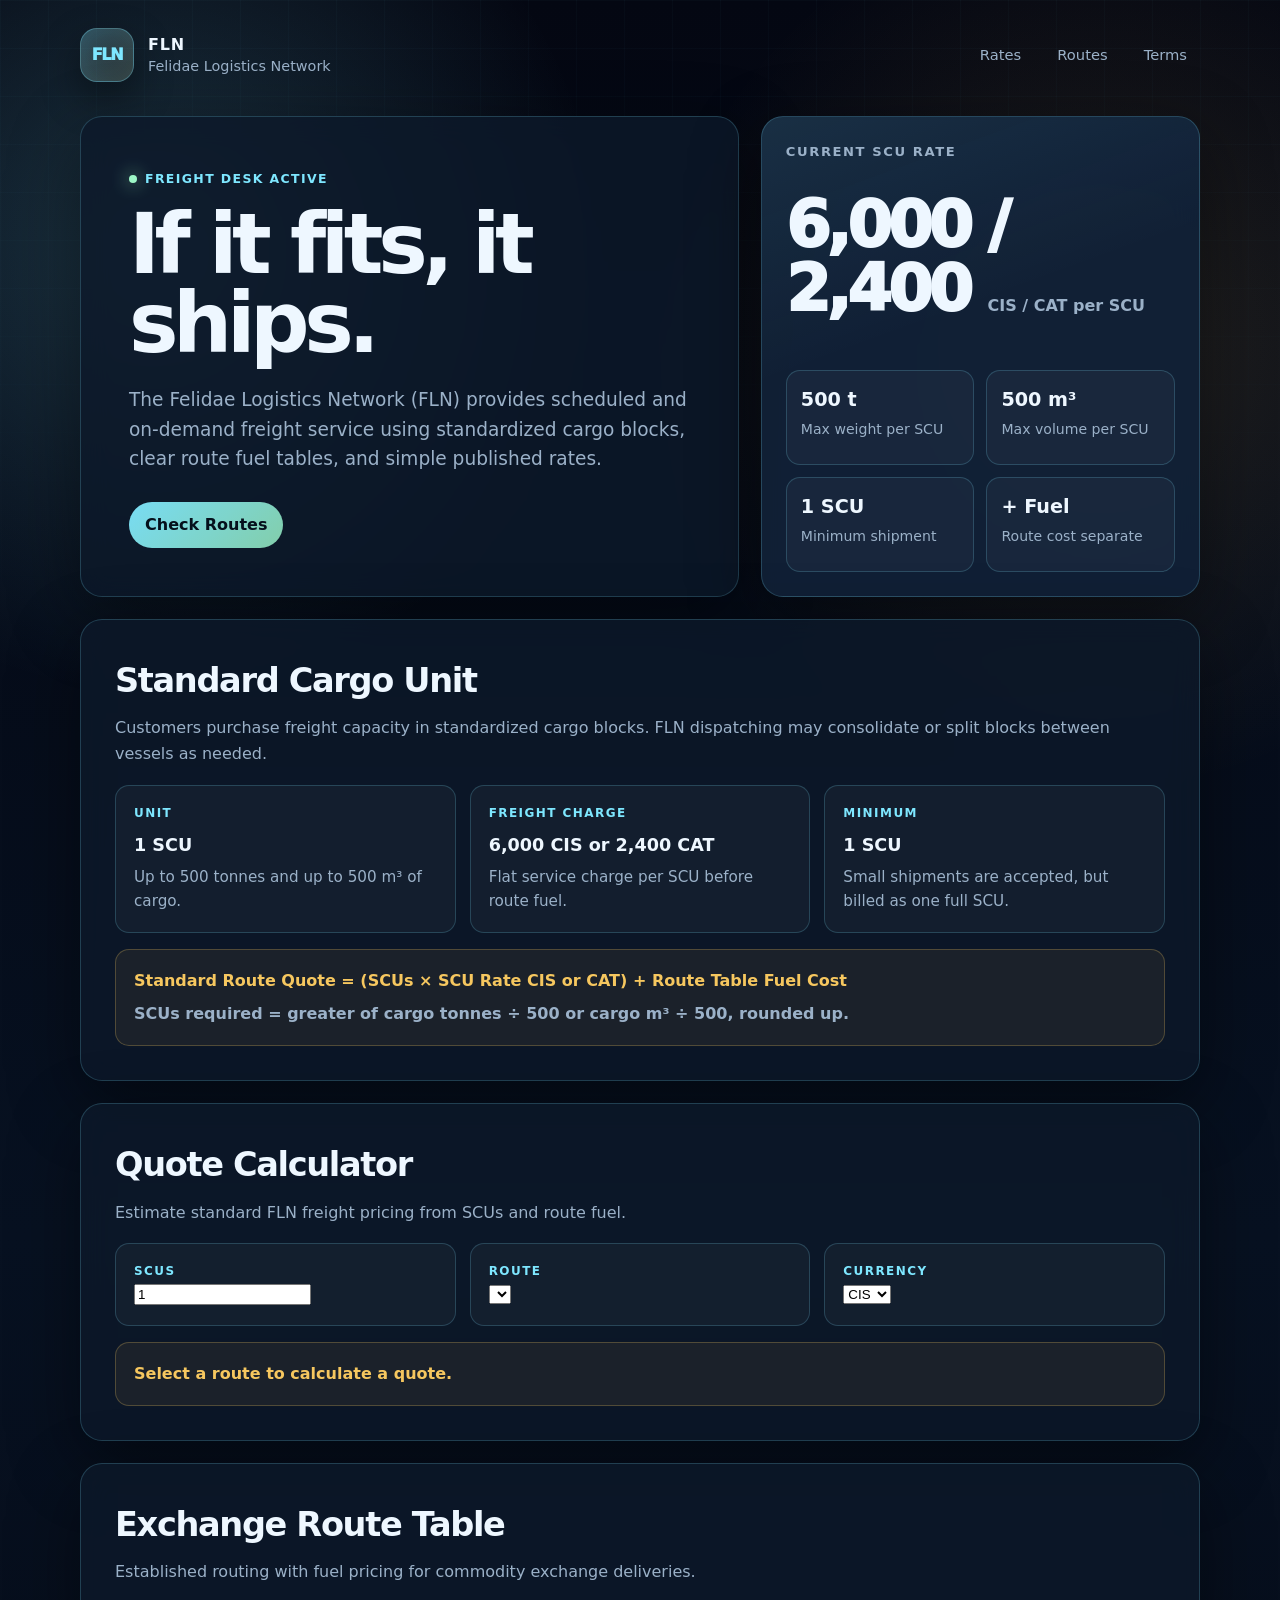
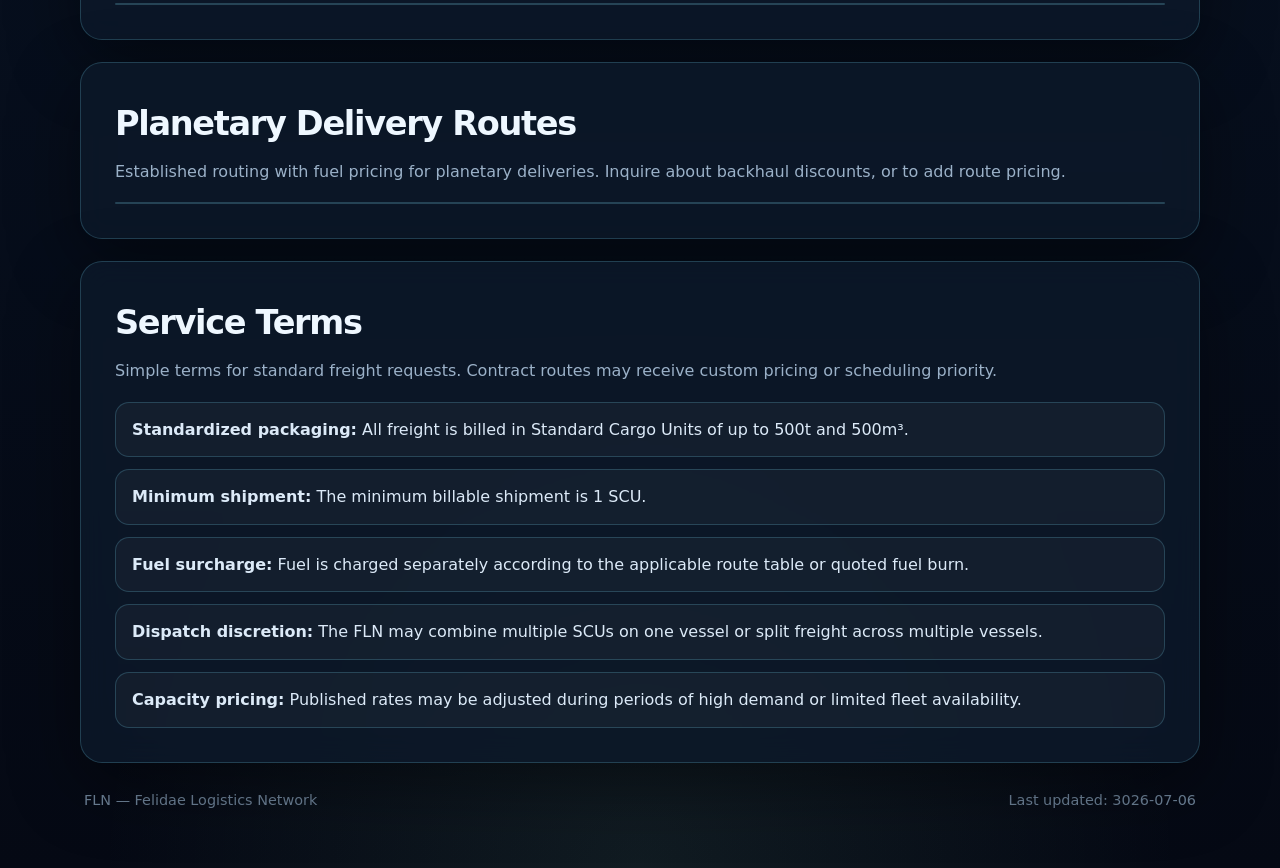
==== commit 233d514d: "add quick quote calculator" ====
--- a/index.html
+++ b/index.html
@@ -42,17 +42,17 @@
             <!---->
             <!--Current Rate Preview-->
             <!--<aside class="card rate-panel" aria-label="Current rate summary">
-            <div class="panel-label">Current SCU Rate</div>-->
+        <div class="panel-label">Current SCU Rate</div>-->
             <!--<div class="big-rate">6,000 <span>CIS / SCU, or </span>2,400 <span>CAT / SCU</span></div>-->
             <!--<div class="metric-grid">
-                    <div class="metric"><b>6000</b><span>CIS per SCU</span></div>
-                    <div class="metric"><b>2400</b><span>CAT per SCU</span></div>
-                    <div class="metric"><b>500 t</b><span>Max weight per SCU</span></div>
-                    <div class="metric"><b>500 m³</b><span>Max volume per SCU</span></div>
-                    <div class="metric"><b>1 SCU</b><span>Minimum shipment</span></div>
-                    <div class="metric"><b>+ Fuel</b><span>Route surcharge separate</span></div>
-            </div>
-            </aside>-->
+                <div class="metric"><b>6000</b><span>CIS per SCU</span></div>
+                <div class="metric"><b>2400</b><span>CAT per SCU</span></div>
+                <div class="metric"><b>500 t</b><span>Max weight per SCU</span></div>
+                <div class="metric"><b>500 m³</b><span>Max volume per SCU</span></div>
+                <div class="metric"><b>1 SCU</b><span>Minimum shipment</span></div>
+                <div class="metric"><b>+ Fuel</b><span>Route surcharge separate</span></div>
+        </div>
+        </aside>-->
 
             <aside class="card rate-panel" aria-label="Current rate summary">
                 <div class="panel-label">Current SCU Rate</div>
@@ -101,6 +101,40 @@
             </div>
         </section>
         <!---->
+
+        <section class="card section" id="quote">
+            <div class="section-header">
+                <div>
+                    <h2>Quote Calculator</h2>
+                    <p>Estimate standard FLN freight pricing from SCUs and route fuel.</p>
+                </div>
+            </div>
+
+            <div class="grid-3">
+                <div class="mini-card">
+                    <div class="kicker">SCUs</div>
+                    <input id="quote-scus" type="number" min="1" value="1">
+                </div>
+
+                <div class="mini-card">
+                    <div class="kicker">Route</div>
+                    <select id="quote-route"></select>
+                </div>
+
+                <div class="mini-card">
+                    <div class="kicker">Currency</div>
+                    <select id="quote-currency">
+                        <option value="cis">CIS</option>
+                        <option value="cat">CAT</option>
+                    </select>
+                </div>
+            </div>
+
+            <div class="formula" id="quote-result">
+                Select a route to calculate a quote.
+            </div>
+        </section>
+
         <!--Route Table-->
         <section class="card section">
             <div class="section-header">
@@ -117,8 +151,6 @@
         </section>
 
         <!--Planetary Delivery Table-->
-
-
         <!---->
 
         <section class="card section">
@@ -139,40 +171,40 @@
 
         <!--fleet section-->
         <!--<section class="card section" id="fleet">
-          <div class="section-header">
-            <div>
-              <h2>Fleet Status</h2>
-              <p>FLN dispatch assigns vessels based on available capacity, route requirements, and cargo constraints.</p>
-            </div>
-          </div>
-
-          <div class="table-wrap">
-          <table>
-            <thead>
-              <tr>
-                  <th>Vessel Class</th>
-                  <th>Capacity</th>
-                  <th>Role</th>
-                  <th>Status</th>
-              </tr>
-            </thead>
-            <tbody>
-              <tr>
-                  <td><strong>Courier</strong></td>
-                  <td>500 t / 500 m³</td>
-                  <td>Small freight, flexible dispatch, partial loads.</td>
-                  <td><span class="tag">Active</span></td>
-              </tr>
-              <tr>
-                  <td><strong>Freighter</strong></td>
-                  <td>3,000 t / 1,000 m³</td>
-                  <td>Bulk mass transport and multi-SCU consolidation.</td>
-                  <td><span class="tag">Active</span></td>
-              </tr>
-            </tbody>
-          </table>
-          </div>
-        </section>-->
+      <div class="section-header">
+        <div>
+          <h2>Fleet Status</h2>
+          <p>FLN dispatch assigns vessels based on available capacity, route requirements, and cargo constraints.</p>
+        </div>
+      </div>
+
+      <div class="table-wrap">
+      <table>
+        <thead>
+          <tr>
+              <th>Vessel Class</th>
+              <th>Capacity</th>
+              <th>Role</th>
+              <th>Status</th>
+          </tr>
+        </thead>
+        <tbody>
+          <tr>
+              <td><strong>Courier</strong></td>
+              <td>500 t / 500 m³</td>
+              <td>Small freight, flexible dispatch, partial loads.</td>
+              <td><span class="tag">Active</span></td>
+          </tr>
+          <tr>
+              <td><strong>Freighter</strong></td>
+              <td>3,000 t / 1,000 m³</td>
+              <td>Bulk mass transport and multi-SCU consolidation.</td>
+              <td><span class="tag">Active</span></td>
+          </tr>
+        </tbody>
+      </table>
+      </div>
+    </section>-->
         <!---->
 
 
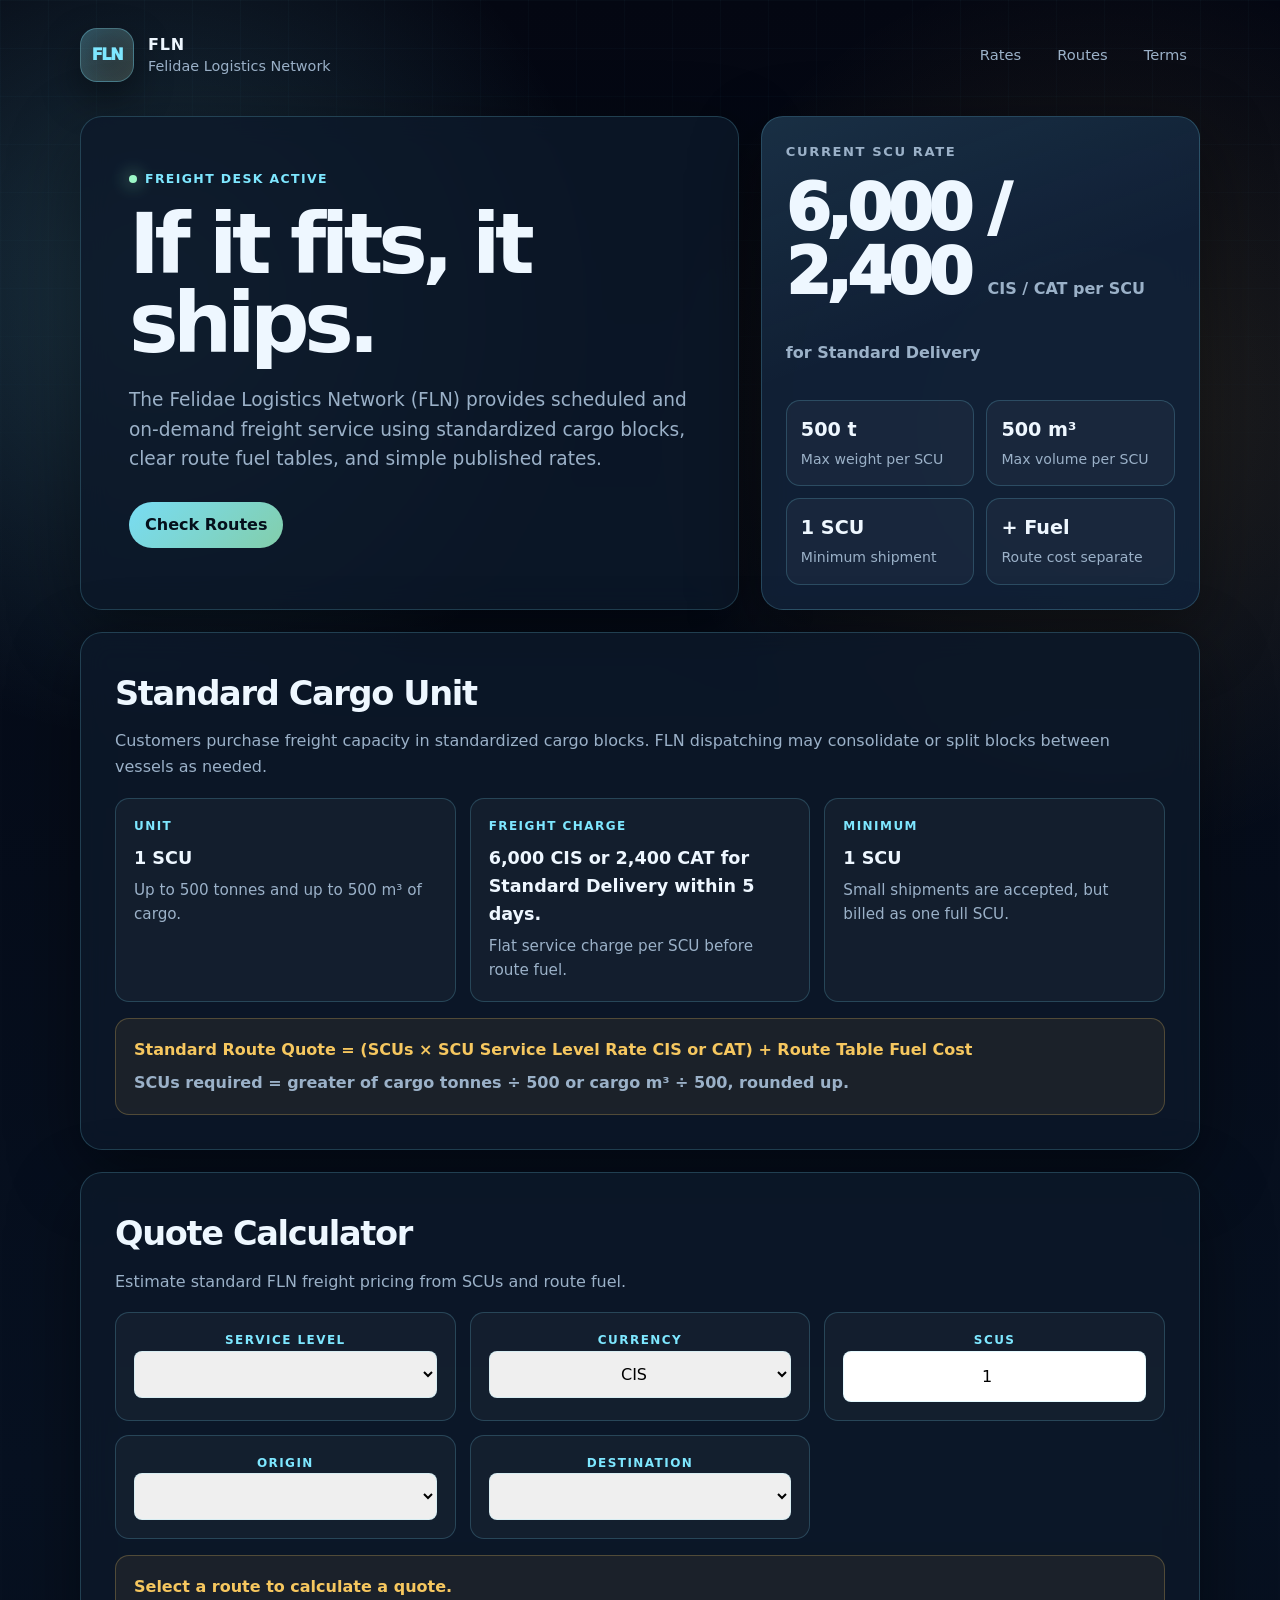
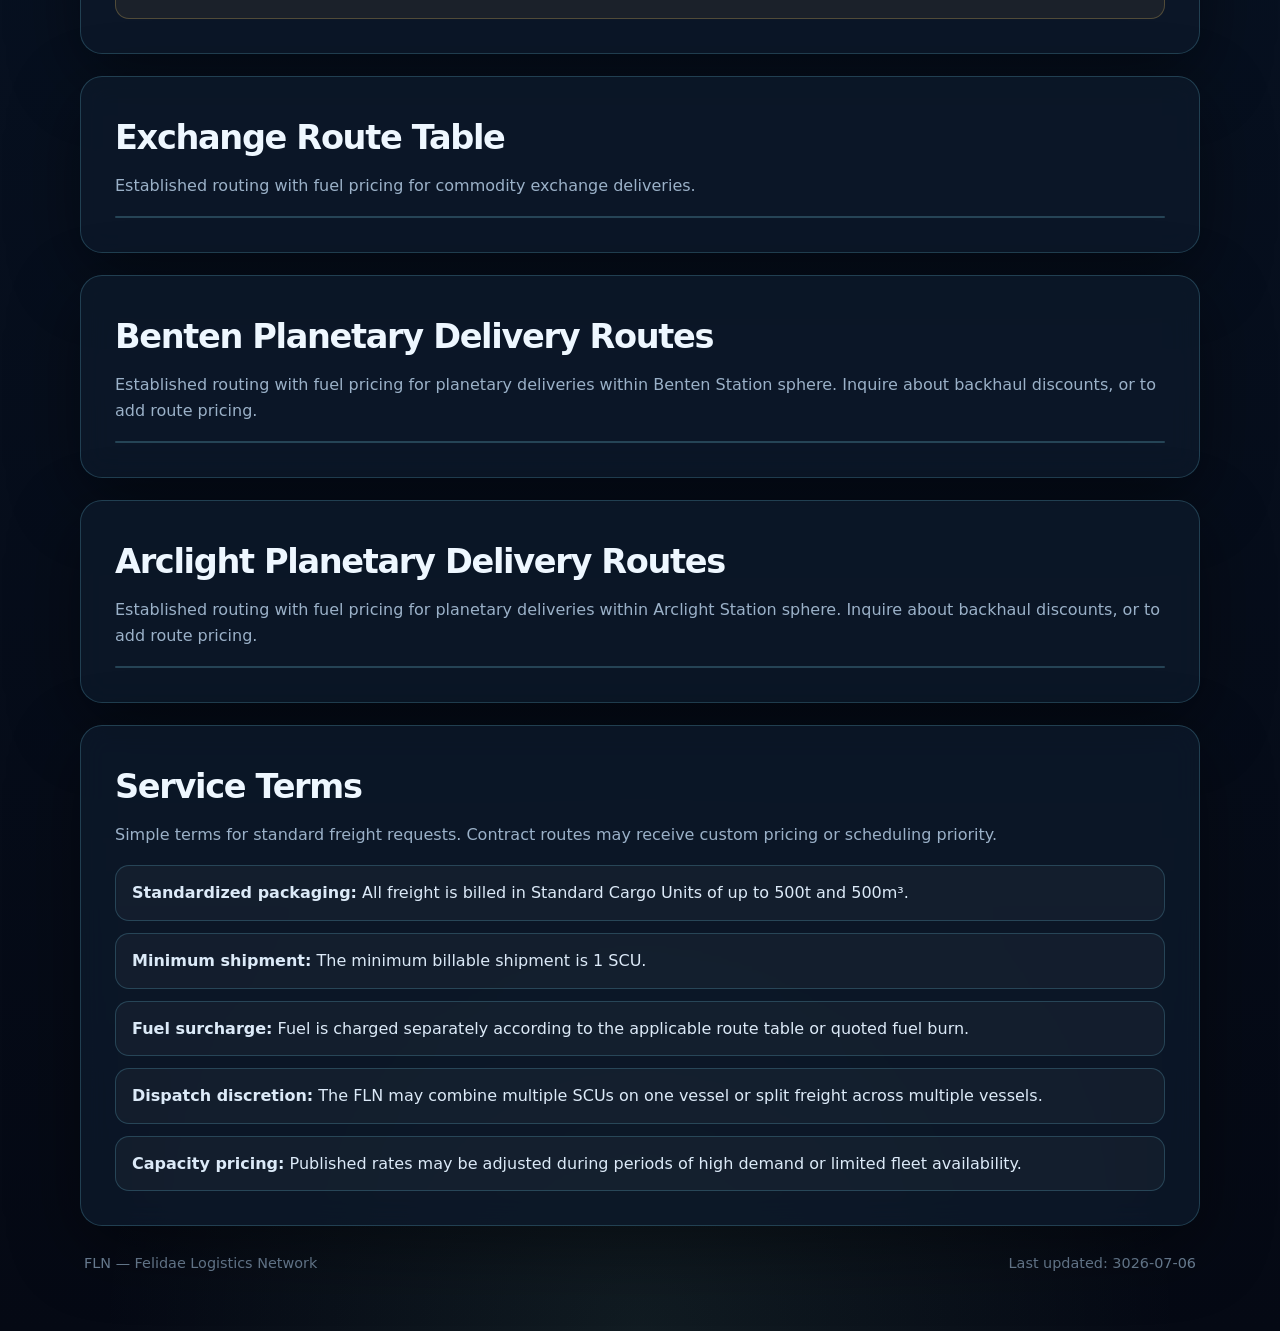
==== commit 56107d15: "multi operator routes support" ====
--- a/index.html
+++ b/index.html
@@ -56,7 +56,7 @@
 
             <aside class="card rate-panel" aria-label="Current rate summary">
                 <div class="panel-label">Current SCU Rate</div>
-                <div class="big-rate">6,000 / 2,400 <span>CIS / CAT per SCU</span></div>
+                <div class="big-rate">6,000 / 2,400 <span>CIS / CAT per SCU for Standard Delivery</span></div>
                 <div class="metric-grid">
                     <div class="metric"><b>500 t</b><span>Max weight per SCU</span></div>
                     <div class="metric"><b>500 m³</b><span>Max volume per SCU</span></div>
@@ -85,7 +85,7 @@
                 </article>
                 <article class="mini-card">
                     <div class="kicker">Freight Charge</div>
-                    <h3>6,000 CIS or 2,400 CAT</h3>
+                    <h3>6,000 CIS or 2,400 CAT for Standard Delivery within 5 days.</h3>
                     <p>Flat service charge per SCU before route fuel.</p>
                 </article>
                 <article class="mini-card">
@@ -96,7 +96,7 @@
             </div>
 
             <div class="formula">
-                Standard Route Quote = (SCUs × SCU Rate CIS or CAT) + Route Table Fuel Cost
+                Standard Route Quote = (SCUs × SCU Service Level Rate CIS or CAT) + Route Table Fuel Cost
                 <span>SCUs required = greater of cargo tonnes ÷ 500 or cargo m³ ÷ 500, rounded up.</span>
             </div>
         </section>
@@ -112,22 +112,37 @@
 
             <div class="grid-3">
                 <div class="mini-card">
-                    <div class="kicker">SCUs</div>
-                    <input id="quote-scus" type="number" min="1" value="1">
-                </div>
-
-                <div class="mini-card">
-                    <div class="kicker">Route</div>
-                    <select id="quote-route"></select>
-                </div>
-
-                <div class="mini-card">
-                    <div class="kicker">Currency</div>
+                    <div class="kicker" style="text-align: center;">Service Level</div>
+
+                    <select id="quote-service"></select>
+
+                    <p id="quote-service-description"></p>
+                </div>
+
+                <div class="mini-card">
+                    <div class="kicker" style="text-align: center;">Currency</div>
                     <select id="quote-currency">
                         <option value="cis">CIS</option>
                         <option value="cat">CAT</option>
                     </select>
                 </div>
+
+                <div class="mini-card">
+                    <div class="kicker" style="text-align: center;">SCUs</div>
+                    <input id="quote-scus" type="number" min="1" value="1">
+                </div>
+
+                <div class="mini-card">
+                    <div class="kicker" style="text-align: center;">Origin</div>
+                    <select id="quote-origin"></select>
+                </div>
+
+                <div class="mini-card">
+                    <div class="kicker" style="text-align: center;">Destination</div>
+                    <select id="quote-destination"></select>
+                </div>
+
+
             </div>
 
             <div class="formula" id="quote-result">
@@ -137,7 +152,7 @@
 
         <!--Route Table-->
         <section class="card section">
-            <div class="section-header">
+            <div class="section-header" id="routes">
                 <div>
                     <h2>Exchange Route Table</h2>
                     <p>Established routing with fuel pricing for commodity exchange deliveries.</p>
@@ -157,13 +172,28 @@
 
             <div class="section-header">
                 <div>
-                    <h2>Planetary Delivery Routes</h2>
-                    <p>Established routing with fuel pricing for planetary deliveries. Inquire about backhaul discounts, or to add route pricing.</p>
+                    <h2>Benten Planetary Delivery Routes</h2>
+                    <p>Established routing with fuel pricing for planetary deliveries within Benten Station sphere. Inquire about backhaul discounts, or to add route pricing.</p>
                 </div>
             </div>
 
             <div class="table-wrap">
-                <table id="planetary-table"></table>
+                <table id="ben-planetary-table"></table>
+            </div>
+
+        </section>
+
+        <section class="card section">
+
+            <div class="section-header">
+                <div>
+                    <h2>Arclight Planetary Delivery Routes</h2>
+                    <p>Established routing with fuel pricing for planetary deliveries within Arclight Station sphere. Inquire about backhaul discounts, or to add route pricing.</p>
+                </div>
+            </div>
+
+            <div class="table-wrap">
+                <table id="arc-planetary-table"></table>
             </div>
 
         </section>
--- a/css/style.css
+++ b/css/style.css
@@ -232,6 +232,45 @@
         font-weight: 700;
     }
 
+#quote-result a {
+    color: var(--accent);
+    font-weight: 800;
+}
+
+    #quote-result a:hover {
+        text-decoration: underline;
+    }
+
+.transfer-warning {
+    color: var(--accent-2);
+    font-weight: 800;
+}
+
+.minimum-warning {
+    color: #f6c177;
+    font-weight: 700;
+}
+
+input,
+select {
+    width: 100%;
+    padding: 0.75rem 1rem;
+    border: 1px solid var(--border);
+    border-radius: 0.5rem;
+/*    background: var(--surface);*/
+/*    color: var(--text);*/
+    font: inherit;
+}
+
+input {
+    text-align: center;
+}
+
+select {
+    text-align: center;
+    text-align-last: center;
+}
+
 .metric-grid {
     display: grid;
     grid-template-columns: 1fr 1fr;
